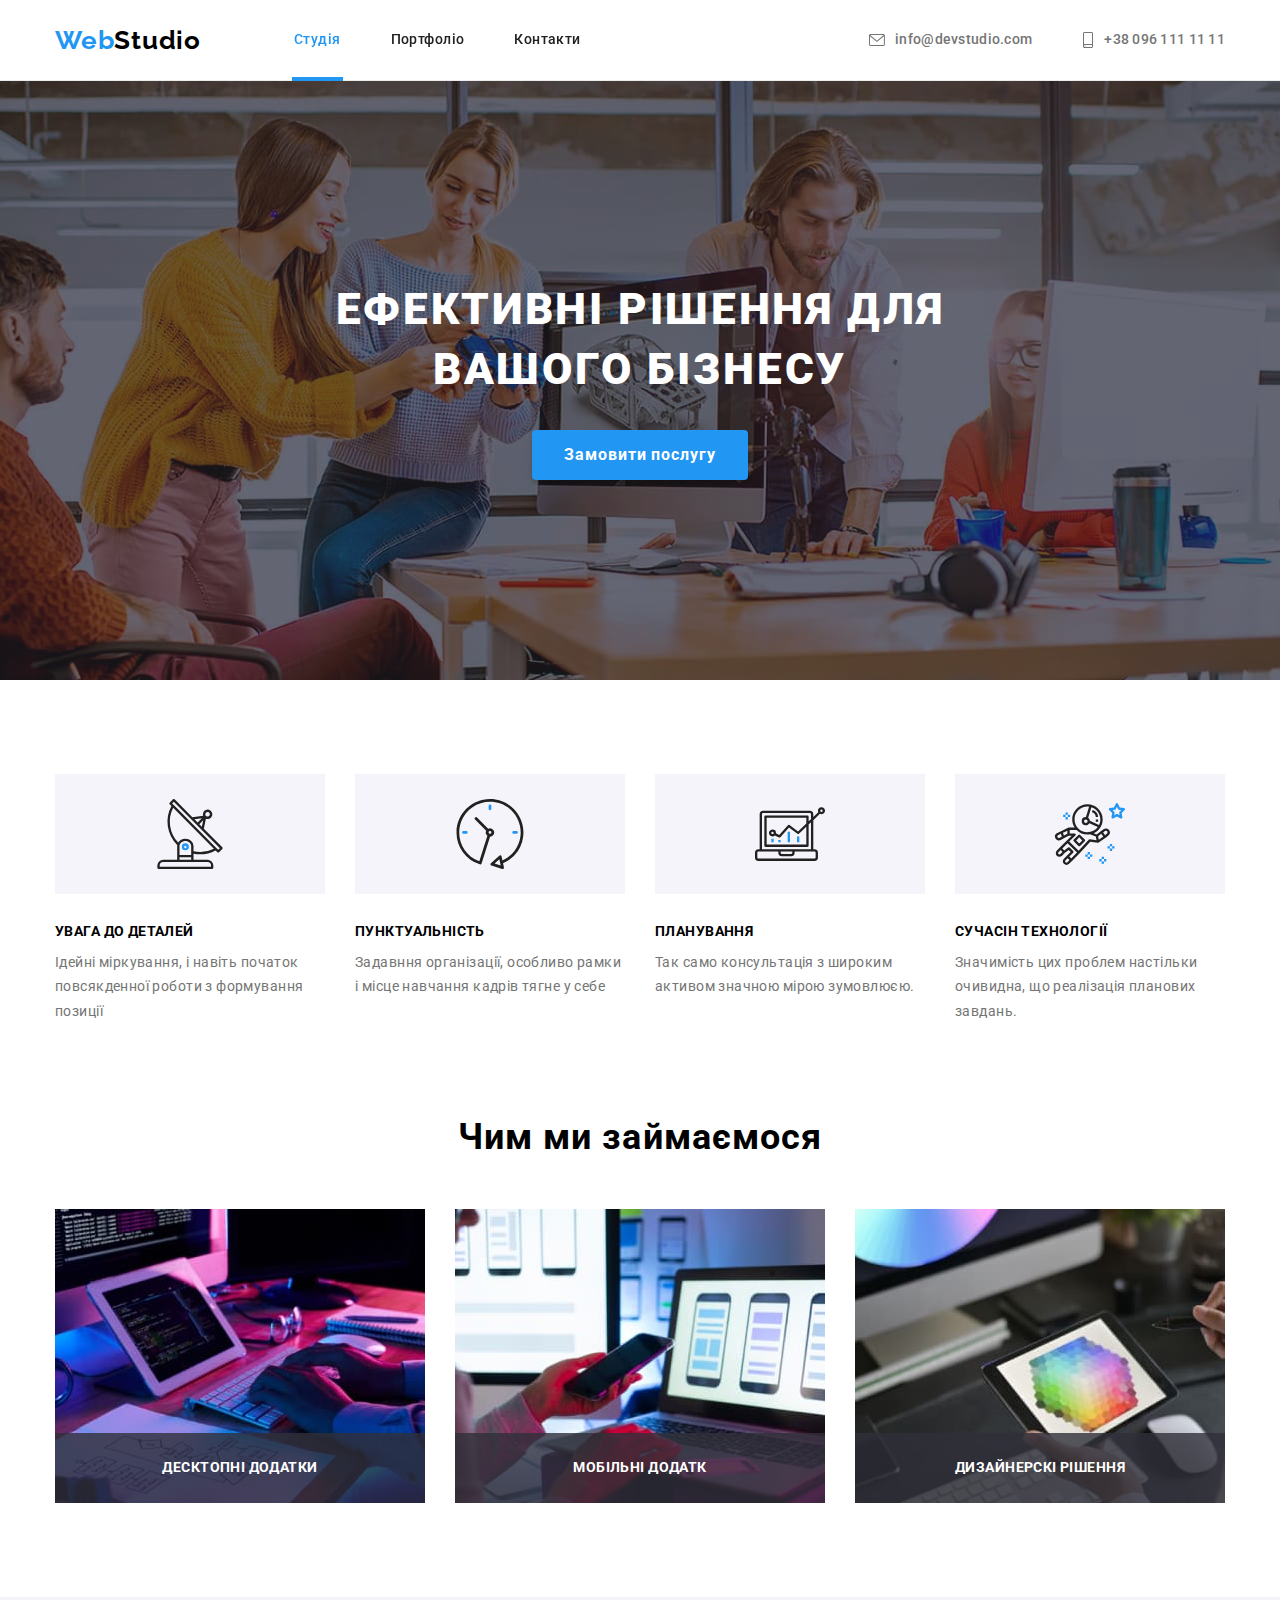
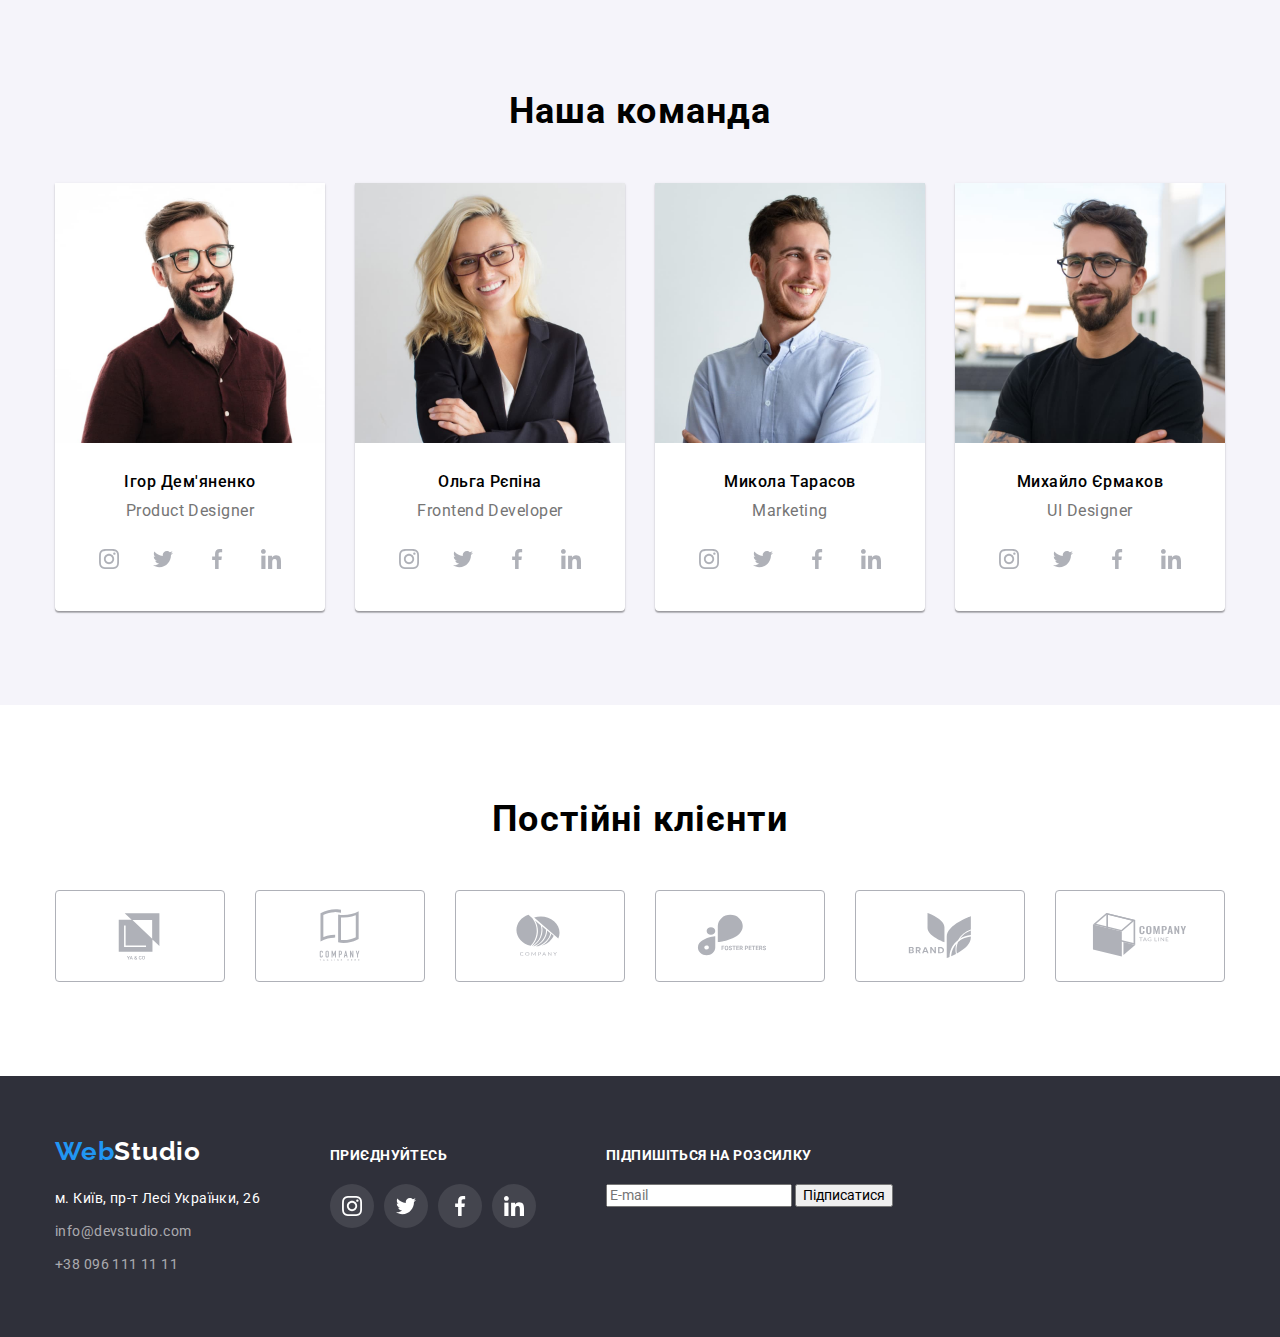
==== index.html @ 9558f41a "21.10.2022" ====
<!DOCTYPE html>
<html lang="uk">
  <head>
    <meta charset="UTF-8" />
    <meta http-equiv="X-UA-Compatible" content="IE=edge" />
    <meta name="viewport" content="width=device-width, initial-scale=1.0" />
    <link
      rel="stylesheet"
      href="https://cdnjs.cloudflare.com/ajax/libs/modern-normalize/0.6.0/modern-normalize.min.css
   "
    />
    <link rel="preconnect" href="https://fonts.googleapis.com" />
    <link rel="preconnect" href="https://fonts.gstatic.com" crossorigin />
    <link
      href="https://fonts.googleapis.com/css2?family=Raleway:wght@700&family=Roboto:wght@400;500;700;900&display=swap"
      rel="stylesheet"
    />
    <link rel="stylesheet" href="styles/styles.css" />
    <title>Studio</title>
  </head>
  <body>
    <!--header шапка-->
    <header class="page-head">
      <div class="container">
        <nav class="page-header">
          <a href="./index.html" class="slogan"
            ><span class="logo">Web</span>Studio</a
          >
          <ul class="site-nav">
            <li class="list">
              <a href="./index.html" class="item current">Студія</a>
            </li>
            <li class="list">
              <a href="./portfolio.html" class="item">Портфоліо</a>
            </li>
            <li class="list">
              <a href="" class="item">Контакти</a>
            </li>
          </ul>
        </nav>
        <ul class="nav-kontact">
          <li class="lis">
            <a href="mailto:info@devstudio.com" class="contacts">
              <svg class="contacts-icon" width="16" height="12">
                <use href="./images/icon/sprite.svg#icon-envelope"></use>
              </svg>
              info@devstudio.com</a
            >
          </li>
          <li class="lis">
            <a href="tel:+380961111111" class="contacts">
              <svg class="contacts-icon" width="12" height="16">
                <use href="./images/icon/sprite.svg#icon-smartphone"></use>
              </svg>
              +38 096 111 11 11
            </a>
          </li>
        </ul>
      </div>
    </header>
    <main>
      <!--Блок герой основний слайд сайту-->
      <section class="hero">
        <div class="container">
          <h1 class="hero-title">Ефективні рішення для вашого бізнесу</h1>
          <button type="button" class="button" data-modal-open>Замовити послугу</button>
        </div>
      </section>
      <!--Ключові можливості та стратегія фірми-->
      <section class="section">
        <div class="container">
          <h2 class="visually-hidden">Наші особливості</h2>
          <ul class="wraper">
            <li class="items antenna">
              <h3 class="caption">Увага до деталей</h3>
              <p class="text">
                Ідейні міркування, і навіть початок повсякденної роботи з
                формування позиції
              </p>
            </li>
            <li class="items clock">
              <h3 class="caption">Пунктуальність</h3>
              <p class="text">
                Задавння організації, особливо рамки і місце навчання кадрів
                тягне у себе
              </p>
            </li>
            <li class="items diagrama">
              <h3 class="caption">Планування</h3>
              <p class="text">
                Так само консультація з широким активом значною мірою зумовлюєю.
              </p>
            </li>
            <li class="items astronaut">
              <h3 class="caption">Сучасін технології</h3>
              <p class="text">
                Значимість цих проблем настільки очивидна, що реалізація
                планових завдань.
              </p>
            </li>
          </ul>
        </div>
      </section>
      <!--Чим ми займаємося та основні приклади робіт-->
      <section class="section work">
        <div class="container">
          <h2 class="heading">Чим ми займаємося</h2>
          <ul class="heading-flex">
            <li class="ite">
              <div class="product-work">
              <img
                src="./images/pic/img1.jpg"
                alt="людина-працює-програміст"
                width="370"/>
                 <p class="eclipse-text">
                   десктопні додатки
                </p>
              
              </div>
            </li>
            <li class="ite">
              <div class="product-work">
              <img
                src="./images/pic/img2.jpg"
                alt="людина-з-телефоном"
                width="370"/>
                <p class="eclipse-text">
                мобільні додатк
                </p>
              </div>
            </li>
            <li class="ite">
              <div class="product-work">
              <img
                src="./images/pic/img3.jpg"
                alt="людина-з-планшетом"
                width="370"/>
                <p class="eclipse-text">
                дизайнерскі рішення
                </p>
              </div>
            </li>
          </ul>
        </div>
      </section>
      <!--Список спеціалітів фірми-->
      <section class="section team">
        <div class="container">
          <h2 class="heading">Наша команда</h2>
          <ul class="heading-flex">
            <li class="itemss">
              <img
                src="./images/avatar/igor.jpg"
                alt="Ігор демяненко"
                width="270"
              />
              <div class="subject">
                <h3 class="names">Ігор Дем'яненко</h3>
                <p class="desc">Product Designer</p>
                <ul class="media-nav">
                  <li class="nav-media">
                    <a class="facebook" href="#">
                      <svg class="teame-social-icon" width="20" height="20">
                        <use
                          href="./images/icon/sprite.svg#icon-instagram-2"
                        ></use>
                      </svg>
                    </a>
                  </li>
                  <li class="nav-media">
                    <a class="facebook" href="#">
                      <svg class="teame-social-icon" width="20" height="20">
                        <use
                          href="./images/icon/sprite.svg#icon-twitter-1"
                        ></use>
                      </svg>
                    </a>
                  </li>
                  <li class="nav-media">
                    <a class="facebook" href="#">
                      <svg class="teame-social-icon" width="20" height="20">
                        <use
                          href="./images/icon/sprite.svg#icon-facebook-1"
                        ></use>
                      </svg>
                    </a>
                  </li>
                  <li class="nav-media">
                    <a class="facebook" href="#">
                      <svg class="teame-social-icon" width="20" height="20">
                        <use
                          href="./images/icon/sprite.svg#icon-linkedin-1"
                        ></use>
                      </svg>
                    </a>
                  </li>
                </ul>
              </div>
            </li>
            <li class="itemss">
              <img
                src="./images/avatar/olga.jpg"
                alt="Ольга Репіна"
                width="270"
              />
              <div class="subject">
                <h3 class="names">Ольга Рєпіна</h3>
                <p class="desc">Frontend Developer</p>
                <ul class="media-nav">
                  <li class="nav-media">
                    <a class="facebook" href="#">
                      <svg class="teame-social-icon" width="20" height="20">
                        <use
                          href="./images/icon/sprite.svg#icon-instagram-2"
                        ></use>
                      </svg>
                    </a>
                  </li>
                  <li class="nav-media">
                    <a class="facebook" href="#">
                      <svg class="teame-social-icon" width="20" height="20">
                        <use
                          href="./images/icon/sprite.svg#icon-twitter-1"
                        ></use>
                      </svg>
                    </a>
                  </li>
                  <li class="nav-media">
                    <a class="facebook" href="#">
                      <svg class="teame-social-icon" width="20" height="20">
                        <use
                          href="./images/icon/sprite.svg#icon-facebook-1"
                        ></use>
                      </svg>
                    </a>
                  </li>
                  <li class="nav-media">
                    <a class="facebook" href="#">
                      <svg class="teame-social-icon" width="20" height="20">
                        <use
                          href="./images/icon/sprite.svg#icon-linkedin-1"
                        ></use>
                      </svg>
                    </a>
                  </li>
                </ul>
              </div>
            </li>
            <li class="itemss">
              <img
                src="./images/avatar/nikol.jpg"
                alt="Микола Трарасов"
                width="270"
              />
              <div class="subject">
                <h3 class="names">Микола Тарасов</h3>
                <p class="desc">Marketing</p>
                <ul class="media-nav">
                  <li class="nav-media">
                    <a class="facebook" href="#">
                      <svg class="teame-social-icon" width="20" height="20">
                        <use
                          href="./images/icon/sprite.svg#icon-instagram-2"
                        ></use>
                      </svg>
                    </a>
                  </li>
                  <li class="nav-media">
                    <a class="facebook" href="#">
                      <svg class="teame-social-icon" width="20" height="20">
                        <use
                          href="./images/icon/sprite.svg#icon-twitter-1"
                        ></use>
                      </svg>
                    </a>
                  </li>
                  <li class="nav-media">
                    <a class="facebook" href="#">
                      <svg class="teame-social-icon" width="20" height="20">
                        <use
                          href="./images/icon/sprite.svg#icon-facebook-1"
                        ></use>
                      </svg>
                    </a>
                  </li>
                  <li class="nav-media">
                    <a class="facebook" href="#">
                      <svg class="teame-social-icon" width="20" height="20">
                        <use
                          href="./images/icon/sprite.svg#icon-linkedin-1"
                        ></use>
                      </svg>
                    </a>
                  </li>
                </ul>
              </div>
            </li>
            <li class="itemss">
              <img
                src="./images/avatar/michael.jpg"
                alt="Михайло Єрмаков"
                width="270"
              />
              <div class="subject">
                <h3 class="names">Михайло Єрмаков</h3>
                <p class="desc">UI Designer</p>
                <ul class="media-nav">
                  <li class="nav-media">
                    <a class="facebook" href="#">
                      <svg class="teame-social-icon" width="20" height="20">
                        <use
                          href="./images/icon/sprite.svg#icon-instagram-2"
                        ></use>
                      </svg>
                    </a>
                  </li>
                  <li class="nav-media">
                    <a class="facebook" href="#">
                      <svg class="teame-social-icon" width="20" height="20">
                        <use
                          href="./images/icon/sprite.svg#icon-twitter-1"
                        ></use>
                      </svg>
                    </a>
                  </li>
                  <li class="nav-media">
                    <a class="facebook" href="#">
                      <svg class="teame-social-icon" width="20" height="20">
                        <use
                          href="./images/icon/sprite.svg#icon-facebook-1"
                        ></use>
                      </svg>
                    </a>
                  </li>
                  <li class="nav-media">
                    <a class="facebook" href="#">
                      <svg class="teame-social-icon" width="20" height="20">
                        <use
                          href="./images/icon/sprite.svg#icon-linkedin-1"
                        ></use>
                      </svg>
                    </a>
                  </li>
                </ul>
              </div>
            </li>
          </ul>
        </div>
      </section>
      <!--Список партнерських фірм-->
      <section class="partners">
        <div class="container">
          <h2 class="heading-firm">Постійні клієнти</h2>
          <ul class="partners-firm">
            <li class="nav-firm">
                    <a class="firm-logo" href="#">
                      <svg class="firm-social-icon" width="106" height="62">
                        <use
                          href="./images/icon/sprite.svg#icon-Logo"
                        ></use>
                      </svg>
                    </a>
                  </li>
          <li class="nav-firm"">
                    <a class="firm-logo" href="#">
                      <svg class="firm-social-icon" width="106" height="62">
                        <use
                          href="./images/icon/sprite.svg#icon-Logo-1"
                        ></use>
                      </svg>
                    </a>
                  </li>
           <li class="nav-firm">
                    <a class="firm-logo" href="#">
                      <svg class="firm-social-icon" width="106" height="62">
                        <use
                          href="./images/icon/sprite.svg#icon-Logo-2"
                        ></use>
                      </svg>
                    </a>
                  </li>
           <li class="nav-firm">
                    <a class="firm-logo" href="#">
                      <svg class="firm-social-icon" width="106" height="62">
                        <use
                          href="./images/icon/sprite.svg#icon-Logo-3"
                        ></use>
                      </svg>
                    </a>
                  </li>
            <li class="nav-firm">
                    <a class="firm-logo" href="#">
                      <svg class="firm-social-icon" width="106" height="62">
                        <use
                          href="./images/icon/sprite.svg#icon-Logo-4"
                        ></use>
                      </svg>
                    </a>
                  </li>
                  <li class="nav-firm">
                    <a class="firm-logo" href="#">
                      <svg class="firm-social-icon" width="106" height="62">
                        <use
                          href="./images/icon/sprite.svg#icon-Logo-5"
                        ></use>
                      </svg>
                    </a>
                  </li>
          </ul>
        </div>
      </section>
    </main>
    <!--Footer підвал сайту контактна інформація фірми-->
    <footer class="footer">
      <div class="container">
         <div>
         <address class="footer-bloc">
          <a href="./index.html" class="slogan log-footer"
             ><span class="logo">Web</span>Studio</a
           >
            <ul class="nav-footer">
            <li class="items-footer">
              <a
                href="https://goo.gl/maps/CPtrU1FHBa2aNyZL9"
                target="_blank"
                rel="noopener noreferrer nofollow"
                class="adres"
                >м. Київ, пр-т Лесі Українки, 26</a
               >
               </li>
               <li class="items-footer">
                <a href="milato:info@devstudio.com" class="contact"
                >info@devstudio.com</a
              >
              </li>
              <li class="items-footer">
              <a href="tel:+380961111111" class="contact">+38 096 111 11 11</a>
              </li>
            </ul>
          </address>
        </div>
        <div class="container-icon">
        <p class="social-footer">приєднуйтесь</p>
          <ul class="media-nav">
               <li class="nav-media">
                    <a class="icon-footer" href="#">
                      <svg class="teame-social-icon" width="20" height="20">
                        <use
                          href="./images/icon/sprite.svg#icon-instagram-2"
                        ></use>
                      </svg>
                    </a>
                  </li>
                  <li class="nav-media">
                    <a class="icon-footer" href="#">
                      <svg class="teame-social-icon" width="20" height="20">
                        <use
                          href="./images/icon/sprite.svg#icon-twitter-1"
                        ></use>
                      </svg>
                    </a>
                  </li>
                  <li class="nav-media">
                    <a class="icon-footer" href="#">
                      <svg class="teame-social-icon" width="20" height="20">
                        <use
                          href="./images/icon/sprite.svg#icon-facebook-1"
                        ></use>
                      </svg>
                    </a>
                  </li>
                  <li class="nav-media">
                    <a class="icon-footer" href="#">
                      <svg class="teame-social-icon" width="20" height="20">
                        <use
                          href="./images/icon/sprite.svg#icon-linkedin-1"
                        ></use>
                      </svg>
                    </a>
                  </li>
              </ul>
            </div>
            <!--Footer Form Форма у футері-->
            <form>
              <p class="social-footer">Підпишіться на розсилку</p>
              <input type="email" name="email" placeholder="E-mail">
              <button type="submit">Підписатися</button>
            </form>
        </div>    
    </footer>

    <!--Footer підвал сайту контактна інформація фірми-->
     <div class="backdrop is-hidden" data-modal>
            <div class="modal">
              <p class="modal-paragraph"> Залиште свої дані, ми вам передзвонимо  </p>
              <form class="form" autocomplete="on">
                <div class="form-name">
                  <label for="name" class="form-label">Ім'я</label>
                  <div>
                      <input class="icon-input" type="text" name="user-name" id="name" placeholder="" autofocus>
                        <svg class="icon-form" width="12" height="12">
                          <use
                          href="./images/icon/sprite.svg#icon-name"
                          ></use>
                        </svg>
                   </div>
                </div>
                <div class="form-name">
                <label for="tel">Телефон</label>
                  <div>
                     <input class="icon-input" type="tel" name="tel" id="tel" placeholder="">
                      <svg class="icon-form" width="13" height="13">
                           <use
                          href="./images/icon/sprite.svg#icon-phone"
                           ></use>
                         </svg>
                     </div>
                </div>
                <div class="form-name">
                  <label for="mail">Пошта</label>
                    <div>
                     <input class="icon-input" type="email" name="mail" id="mail" placeholder="">
                          <svg class="icon-form" width="12" height="15">
                            <use
                          href="./images/icon/sprite.svg#icon-envelope"
                            ></use>
                         </svg>
                    </div>
                </div>
                <div class="form-name">
                <label for="comment">Коментара</label>
                 <textarea class="comment" name="comment" id="comment" placeholder="Введіть текс" cols="1" rows="6"></textarea>
                 </div>
                 <div class="checkbox">
                 <input type="checkbox" name="" value="" id="polici"/>
                 <label for="polici">Погоджуюся з розсилкою та приймаю <a>Умови договору</span>
                 
                </label>
                </div>
                
                <button type="submit" class="btn-form">Відправити</button>
              </form>
              
              <button class="close-modal" data-modal-close>
                <svg width="11" height="11">
                  <use  href="./images/icon/sprite.svg#icon-vector-x">
                  </use>
                </svg>
              </button>
            </div>
          </div>
    <script src="./js/modal.js">
      (() => {
  const refs = {
    openModalBtn: document.querySelector("[data-modal-open]"),
    closeModalBtn: document.querySelector("[data-modal-close]"),
    modal: document.querySelector("[data-modal]"),
  };

  refs.openModalBtn.addEventListener("click", toggleModal);
  refs.closeModalBtn.addEventListener("click", toggleModal);

  function toggleModal() {
    refs.modal.classList.toggle("is-hidden");
  }
})();
    </script>
  </body>
</html>
---- styles/styles.css ----
/* основний колір тексту #212121; */

/*другорядний колір тексту #757575; */

/* білий колір #FFFFFF; */

/* синій (акцент) колір #2196F3; */

/* другорядний колір фону  #F5F4FA; */

/* колір фону блок герой і футор  #2F303A; */

/* колір логотипу #000000 .. #2196F3; */

:root {
  --primart-text-color: #212121;
  --title-text-color: #757575;
  --accent-color: #2196f3;
  --futer-bg-color: #2f303a;
  --logo-color: #000000;
  --background-color: #fff;
  --background-color-team: #f5f4fa;
  --contener-color: #eeeee;
  --icon-color: #afb1b8;
  --items-shadow: #eeeeee;
}

body {
  font-family: "Roboto", sans-serif;
  background-color: #fff;
  letter-spacing: 0.03em;
  font-style: normal;

  font-size: 14px;
  padding-top: 80px;
}

p,
h1,
h2,
h3,
h4,
h5,
h6,
ul {
  margin: 0;
  padding-left: 0;
  padding-right: 0;
  list-style: none;
}

img {
  display: block;
  max-width: 100%;
  height: auto;
}

/* логотип студії*/

.slogan {
  font-family: "Raleway";
  font-style: normal;
  font-weight: 700;
  font-size: 26px;
  line-height: 1.19;
  letter-spacing: 0.03em;
  text-decoration: none;
  color: var(--logo-color);
  margin-right: 0px;
}

.logo {
  color: var(--accent-color);
}

/* шапка навігації */

.page-header {
  font-weight: 500;
  font-size: 14px;
  line-height: 1.14;
  margin-top: 0%;
  margin-bottom: 0%;
  align-items: center;
  display: flex;
  justify-content: center;
}

.page-head > .container {
  display: flex;
}

.site-nav {
  list-style: none;
  margin-top: 0;
  margin-bottom: 0;
  display: flex;
  margin-left: 93px;
  gap: 50px;
}

.list {
  gap: 50px;
}

.item {
  text-decoration: none;
  font-weight: 500;
  font-size: 14px;
  line-height: 1.14;
  color: var(--primart-text-color);
  padding-top: 32px;
  padding-bottom: 32px;
  position: relative;
  transition: color 250ms cubic-bezier(0.4, 0, 0.2, 1);
}

.item.current::after {
  content: "";
  width: 100%;
  left: 0;
  bottom: 0;
  border-radius: 2px;
  outline: 2px solid currentColor;
  position: absolute;
  transform: scaleX(1);
  transition: transform 250ms cubic-bezier(0.4, 0, 0.2, 1);
}

.item:hover::after {
  transform: scaleX(0);
}

.item:hover,
.item:focus {
  color: var(--accent-color);
}
.contacts {
  display: flex;
  align-items: center;
  font-weight: 500;

  line-height: 1.14;
  letter-spacing: 0.02em;
  color: var(--title-text-color);
  text-decoration: none;
  padding: 32px 0;
  transition: color 250ms cubic-bezier(0.4, 0, 0.2, 1);
}

.contacts-icon {
  margin-right: 10px;
  fill: currentColor;
}

.contacts:hover,
.contacts:focus {
  color: var(--accent-color);
}

.contacts:focus {
  color: var(--accent-color);
}

.current {
  color: var(--accent-color);
}

.page-head {
  position: fixed;
  width: 100%;
  z-index: 2;
  top: 0;
  left: 0;
  min-width: 80px;
  display: flex;
  align-items: center;
  border-bottom: 1px solid #ececec;
  background-color: var(--background-color);
  transition: 250ms cubic-bezier(0.4, 0, 0.2, 1);
}

.container {
  padding-right: 15px;
  padding-left: 15px;
  margin-left: auto;
  margin-right: auto;
  width: 1200px;
}

.section {
  padding-top: 94px;
  padding-bottom: 94px;
}

.nav-kontact {
  display: flex;
  margin-top: 0%;
  margin-left: auto;
  margin-bottom: 0%;
  gap: 50px;
}

.header-kontact {
  display: flex;
  margin-top: 0%;
  margin-bottom: 0%;
}

/* блок герой */

.hero {
  background-color: var(--futer-bg-color);
  text-align: center;
  margin-left: auto;
  margin-right: auto;
  padding: 200px 0;
  background-image: linear-gradient(
      to right,
      rgba(47, 48, 58, 0.4),
      rgba(47, 48, 58, 0.4)
    ),
    url(../images/pic/hero.jpg);
  max-width: 1600px;
  height: 600px;
  background-repeat: no-repeat;
  background-position: center;
  background-size: cover;
}
.hero-title {
  font-weight: 900;
  font-size: 44px;
  line-height: 1.36;
  text-align: center;
  letter-spacing: 0.06em;
  text-transform: uppercase;
  color: var(--background-color);
  margin-left: auto;
  margin-right: auto;
  width: 696px;
}
.button {
  font-weight: 700;
  font-size: 16px;
  line-height: 1.87;
  letter-spacing: 0.06em;
  color: var(--background-color);
  background-color: var(--accent-color);
  box-shadow: 0px 4px 4px rgba(0, 0, 0, 0.15);
  border-radius: 4px;
  margin-top: 30px;
  padding: 10px 32px;
  border: none;
  cursor: pointer;
}
/* ключові можливості та стратегія фірми  */

.visually-hidden {
  position: absolute;
  width: 1px;
  height: 1px;
  margin: -1px;
  border: 0;
  padding: 0;

  white-space: nowrap;
  clip-path: inset(100%);
  clip: rect(0 0 0 0);
  overflow: hidden;
}

.items {
  list-style: none;
  box-sizing: border-box;
  max-width: 270px;
  margin-top: 0px;
  gap: 30px;
}

.items.antenna::before {
  display: block;
  content: "";
  height: 120px;
  margin-bottom: 30px;
  background-color: var(--background-color-team);
  background-image: url(../images/icon/antenna.svg);
  background-repeat: no-repeat;
  background-position: center;
}

.items.clock::before {
  display: block;
  content: "";
  height: 120px;
  margin-bottom: 30px;
  background-color: var(--background-color-team);
  background-image: url(../images/icon/clock.svg);
  background-repeat: no-repeat;
  background-position: center;
}
.items.diagrama::before {
  display: block;
  content: "";
  height: 120px;
  margin-bottom: 30px;
  background-color: var(--background-color-team);
  background-image: url(../images/icon/diagram.svg);
  background-repeat: no-repeat;
  background-position: center;
}
.items.astronaut::before {
  display: block;
  content: "";
  height: 120px;
  margin-bottom: 30px;
  background-color: var(--background-color-team);
  background-image: url(../images/icon/astronaut.svg);
  background-repeat: no-repeat;
  background-position: center;
}

.wraper {
  display: flex;
  margin-top: 0;
  margin-bottom: 0px;
  gap: 30px;
}

.caption {
  font-weight: 700;
  font-size: 14px;
  line-height: 1.14;
  letter-spacing: 0.03em;
  margin-bottom: 10px;
  box-sizing: border-box;
  text-transform: uppercase;
}

.text {
  font-weight: 400;
  font-size: 14px;
  line-height: 1.75;
  letter-spacing: 0.03em;
  color: var(--title-text-color);
  margin-top: 0;
  box-sizing: border-box;
}

/* чим ми займаємося основін приклади робіт */
.heading {
  font-weight: 700;
  font-size: 36px;
  line-height: 1.16;
  letter-spacing: 0.03em;
  text-align: center;
  margin-bottom: 50px;
}

.heading-flex {
  display: flex;
  gap: 30px;
  padding: 0px;
  margin: 0px;
  list-style: none;
}
.work {
  padding-top: 0;
}

.product-work {
  position: relative;
}

.eclipse-text {
  font-weight: 700;
  line-height: 1.14;
  text-transform: uppercase;
  color: var(--background-color);
  position: absolute;
  bottom: 0;
  width: 100%;
  height: 70px;
  display: flex;
  justify-content: center;
  align-items: center;
  background-color: rgb(47, 48, 58, 80%);
}

/* наша команда */

.team {
  background-color: var(--background-color-team);
}

.team {
  background-color: var(--background-color-team);
}
.names {
  font-weight: 500;
  font-size: 16px;
  line-height: 1.18;
  letter-spacing: 0.03em;
  text-align: center;
  margin-bottom: 10px;
}

.desc {
  font-weight: 400;
  font-size: 16px;
  line-height: 1.18;
  letter-spacing: 0.03em;
  color: var(--title-text-color);
  text-align: center;
}

.subject {
  padding: 30px 0;
}

.itemss {
  list-style: none;
  box-sizing: border-box;
  max-width: 270px;
  margin-top: 0px;
  gap: 30px;
  background: #ffffff;
  /* material shadow v1 */

  box-shadow: 0px 1px 3px rgba(0, 0, 0, 0.12), 0px 1px 1px rgba(0, 0, 0, 0.14),
    0px 2px 1px rgba(0, 0, 0, 0.2);
  border-radius: 0px 0px 4px 4px;
}

.facebook {
  width: 44px;
  height: 44px;
  display: flex;
  color: var(--icon-color);
  border-radius: 50%;
  background-color: rgba(255, 255, 255, 0.1);
  justify-content: center;
  align-items: center;
  transition: color 250ms cubic-bezier(0.4, 0, 0.2, 1),
    background-color 250ms cubic-bezier(0.4, 0, 0.2, 1);
}

.teame-social-icon {
  fill: currentColor;
}

.facebook:hover,
.facebook:focus {
  color: var(--background-color);
  background-color: var(--accent-color);
}

.media-nav {
  display: flex;
  gap: 10px;
  justify-content: center;
  margin-top: 16px;
}

/* Список партнерських фірм */

.heading-firm {
  font-weight: 700;
  font-size: 36px;
  line-height: 1.16;
  letter-spacing: 0.03em;
  text-align: center;
  margin-bottom: 50px;
}

.partners {
  padding: 94px 0;
}

.partners-firm {
  display: flex;
  gap: 30px;
}

.firm-logo {
  width: 100%;
  height: 100%;
  display: flex;
  color: var(--icon-color);
  border: 1px solid var(--icon-color);
  justify-content: center;
  align-items: center;
  border-radius: 4px;
  transition: color 250ms cubic-bezier(0.4, 0, 0.2, 1),
    border-color 250ms cubic-bezier(0.4, 0, 0.2, 1);
}

.firm-social-icon {
  fill: currentColor;
}

.firm-logo:hover,
.firm-logo:focus {
  color: var(--accent-color);
  border-color: var(--accent-color);
}

.nav-firm {
  width: 170px;
  height: 92px;
}

/* підвал сайту */

.footer {
  background-color: var(--futer-bg-color);
  padding: 60px 0;
  display: flex;
}

.footer > .container {
  display: flex;
  align-items: baseline;
  gap: 70px;
}
.adres {
  font-weight: 400;
  font-size: 14px;
  line-height: 1.71;
  letter-spacing: 0.03em;
  text-decoration: none;
  font-style: normal;
  color: var(--background-color);
  display: inline block;
  padding-left: 0px;
  transition: color 250ms cubic-bezier(0.4, 0, 0.2, 1);
}
.contact {
  font-weight: 400;
  font-size: 14px;
  line-height: 1.71;
  letter-spacing: 0.03em;
  text-decoration: none;
  font-style: normal;
  color: rgba(255, 255, 255, 0.6);
  transition: color 250ms cubic-bezier(0.4, 0, 0.2, 1);
}

.adres:hover,
.adres:focus {
  color: var(--accent-color);
}

.items-footer {
  margin-bottom: 0px;
  padding-top: 0px;
}

.items-footer:not(:last-child) {
  margin-bottom: 9px;
}

.contact:hover,
.contact:focus {
  color: var(--accent-color);
}

.log-footer {
  color: var(--background-color);
  margin-bottom: 20px;
  display: block;
}

.container-icon {
  margin-top: 12px;
}

.social-footer {
  color: var(--background-color);
  font-family: "Roboto";
  font-style: normal;
  font-weight: 700;
  line-height: 1.14;
  letter-spacing: 0.03em;
  text-transform: uppercase;
  margin-bottom: 20px;
}

.icon-footer {
  width: 44px;
  height: 44px;
  display: flex;
  color: var(--background-color);
  border-radius: 50%;
  background-color: rgba(255, 255, 255, 0.1);
  justify-content: center;
  align-items: center;
  transition: background-color 250ms cubic-bezier(0.4, 0, 0.2, 1);
}

.teame-social-icon {
  fill: currentColor;
}

.icon-footer:hover,
.icon-footer:focus {
  color: var(--background-color);
  background-color: var(--accent-color);
}

/* оформлення сторінки портфоліо */

/* оформлення кнопок навігації */
.btn {
  font-family: "Roboto";
  font-weight: 500;
  font-size: 16px;
  line-height: 1.62;
  letter-spacing: 0.03em;
  background-color: var(--background-color-team);
  color: var(--primart-text-color);
  border-radius: 4px;
  border: none;
  cursor: pointer;
  padding: 6px 22px;
  transition: color 250ms cubic-bezier(0.4, 0, 0.2, 1),
    background-color 250ms cubic-bezier(0.4, 0, 0.2, 1),
    box-shadow 250ms cubic-bezier(0.4, 0, 0.2, 1);
}
.btn:hover,
.btn:focus {
  background-color: var(--accent-color);
  color: var(--background-color);
  box-shadow: 0px 3px 1px rgba(0, 0, 0, 0.1), 0px 1px 2px rgba(0, 0, 0, 0.08),
    0px 2px 2px rgba(0, 0, 0, 0.12);
}

/* оформлення галереї прикладів робіт */

.items-shadow {
  display: block;
  text-decoration: none;
  color: var(--primart-text-color);
  transition: color 250ms cubic-bezier(0.4, 0, 0.2, 1);
}

.items-shadow:hover,
.items-shadow:focus {
  box-shadow: 0px 1px 1px rgba(0, 0, 0, 0.12), 0px 4px 4px rgba(0, 0, 0, 0.06),
    1px 4px 6px rgba(0, 0, 0, 0.16);
}

.items-shadow:hover .product-text-action,
.items-shadow:focus .product-text-action {
  transform: translate(0);
  opacity: 1;
}

.product {
  position: relative;
  overflow: hidden;
}

.product-text-action {
  position: absolute;
  bottom: 0;
  right: 0;
  padding: 61px 24px;
  height: 100%;
  width: 100%;
  transition: transform 250ms cubic-bezier(0.1, 0, 0.2, 1),
    opacity 250ms cubic-bezier(0.1, 0, 0.2, 1);
  background: rgba(33, 150, 243, 0.9);
  opacity: 0;
  transform: translateY(100%);
}

.description-text {
  display: block;
  font-weight: 400;
  font-size: 18px;
  line-height: 28px;
  color: var(--background-color);
  /* or 156% */
}

.items-porfolio:hover .product-text-action {
  opacity: 1;
}

.ptoduct:hover.product-text-action {
  transform: translateY(0);
}

.firm {
  font-weight: 700;
  font-size: 18px;
  line-height: 2;
  letter-spacing: 0.06em;
  margin-bottom: 0px;
}

.headline {
  font-weight: 400;
  font-size: 16px;
  line-height: 1.87;
  color: var(--title-text-color);
  margin-top: 4px;
}

/* /* Поротфоліо * */

.nav-porfolio {
  display: flex;
  gap: 8px;
  justify-content: center;
  margin-bottom: 50px;
}

.section-portfolio {
  display: flex;
  flex-wrap: wrap;
  margin-right: -30px;
  margin-bottom: -30px;
}

.items-porfolio {
  width: 370px;

  margin-right: 30px;
  margin-bottom: 30px;
}

.portfolio {
  padding: 20px 24px;
  border: 1px solid #eeeeee;
}

/* модельне вікно */

.backdrop {
  position: fixed;
  top: 0;
  left: 0;
  width: 100%;
  height: 100%;
  background-color: rgb(0, 0, 0, 0.2);
  z-index: 2;
  opacity: 1;
  transition: opacity 250ms cubic-bezier(0.4, 0, 0.2, 1);
}

.backdrop.is-hidden {
  opacity: 0;
  pointer-events: none;
}

.modal {
  height: 581px;
  width: 528px;
  background-color: var(--background-color);

  position: absolute;
  top: 50%;
  left: 50%;
  transform: translate(-50%, -50%);
}

.close-modal {
  position: fixed;
  cursor: pointer;
  top: 8px;
  right: 8px;
  width: 30px;
  height: 30px;
  border-radius: 50%;
  border: 1px solid rgba(0, 0, 0, 0.1);
  background-color: var(--background-color);
}

.modal-paragraph {
  font-family: 'Roboto';
font-style: normal;
font-weight: 700;
font-size: 20px;
line-height: 1.15;
text-align: center;
letter-spacing: 0.03em;
color:var(--primart-text-color);
padding-top: 40px;
}

textarea {
  resize: none;
}

.form {
  width: 448px;
  height: 500px;
  margin-left: auto;
  margin-right: auto;
  padding-top: 2px;  
  ;
}

.form-name {
  display: flex;
  flex-direction: column;
  
}

.form-name input {
  width: 448px;
  height: 40px;
  margin: 0;
}

.form-name label {
 font-style: normal;
 font-weight: 400;
 font-size: 12px;
 line-height: 1.16;
 padding-top: 10px;
 padding-bottom: 22px;
letter-spacing: 0.01em;
color: var(--title-text-color);
}


.btn-form {
  font-weight: 700;
  font-size: 16px;
  line-height: 1.87;
  letter-spacing: 0.03em;
  background-color: var(--background-color-team);
  color: var(--primart-text-color);
  border-radius: 4px;
  margin-top: 30px;
  border: none;
  cursor: pointer;
  padding: 10px 52px;
  transition: color 250ms cubic-bezier(0.4, 0, 0.2, 1),
    background-color 250ms cubic-bezier(0.4, 0, 0.2, 1),
    box-shadow 250ms cubic-bezier(0.4, 0, 0.2, 1);
}

.checkbox {
  margin-top: 20px;
}

.btn-form:hover,
.btn-form:focus {
  background-color: var(--accent-color);
  color: var(--background-color);
  box-shadow: 0px 4px 4px rgba(0, 0, 0, 0.15), 0px 1px 2px rgba(0, 0, 0, 0.08),
    0px 2px 2px rgba(0, 0, 0, 0.12);
}

.icon-input { 
position: absolute;
transform:translateY(-50%)

}

.icon-form {
position: relative;
left: 15px;
top: 50%;

transform:translateY(-50%)

}

.comment {
  width: 448px;
  height: 120px;
  margin: 0; 
  border: 1px solid rgba(33, 33, 33, 0.2);
  border-radius: 4px;
}



/* .form-name input {
  color: var(--title-text-color);
}
*/
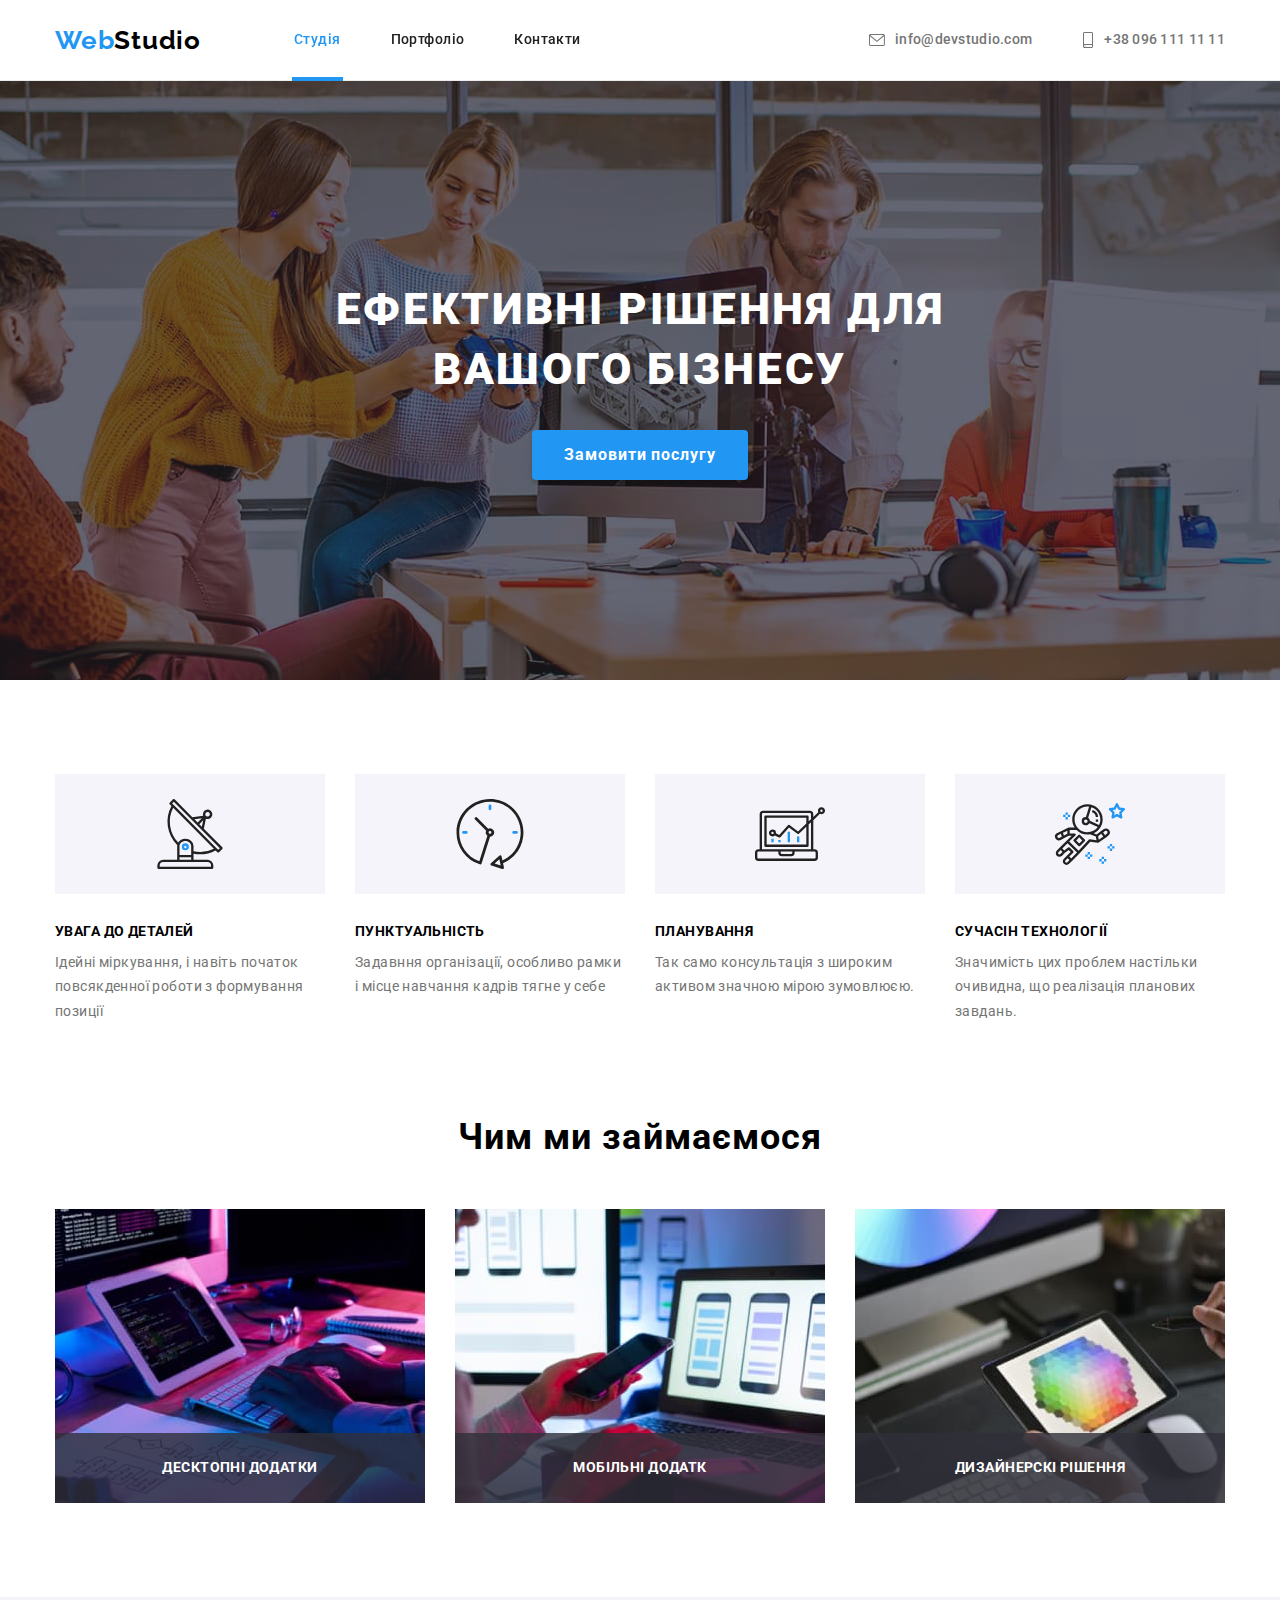
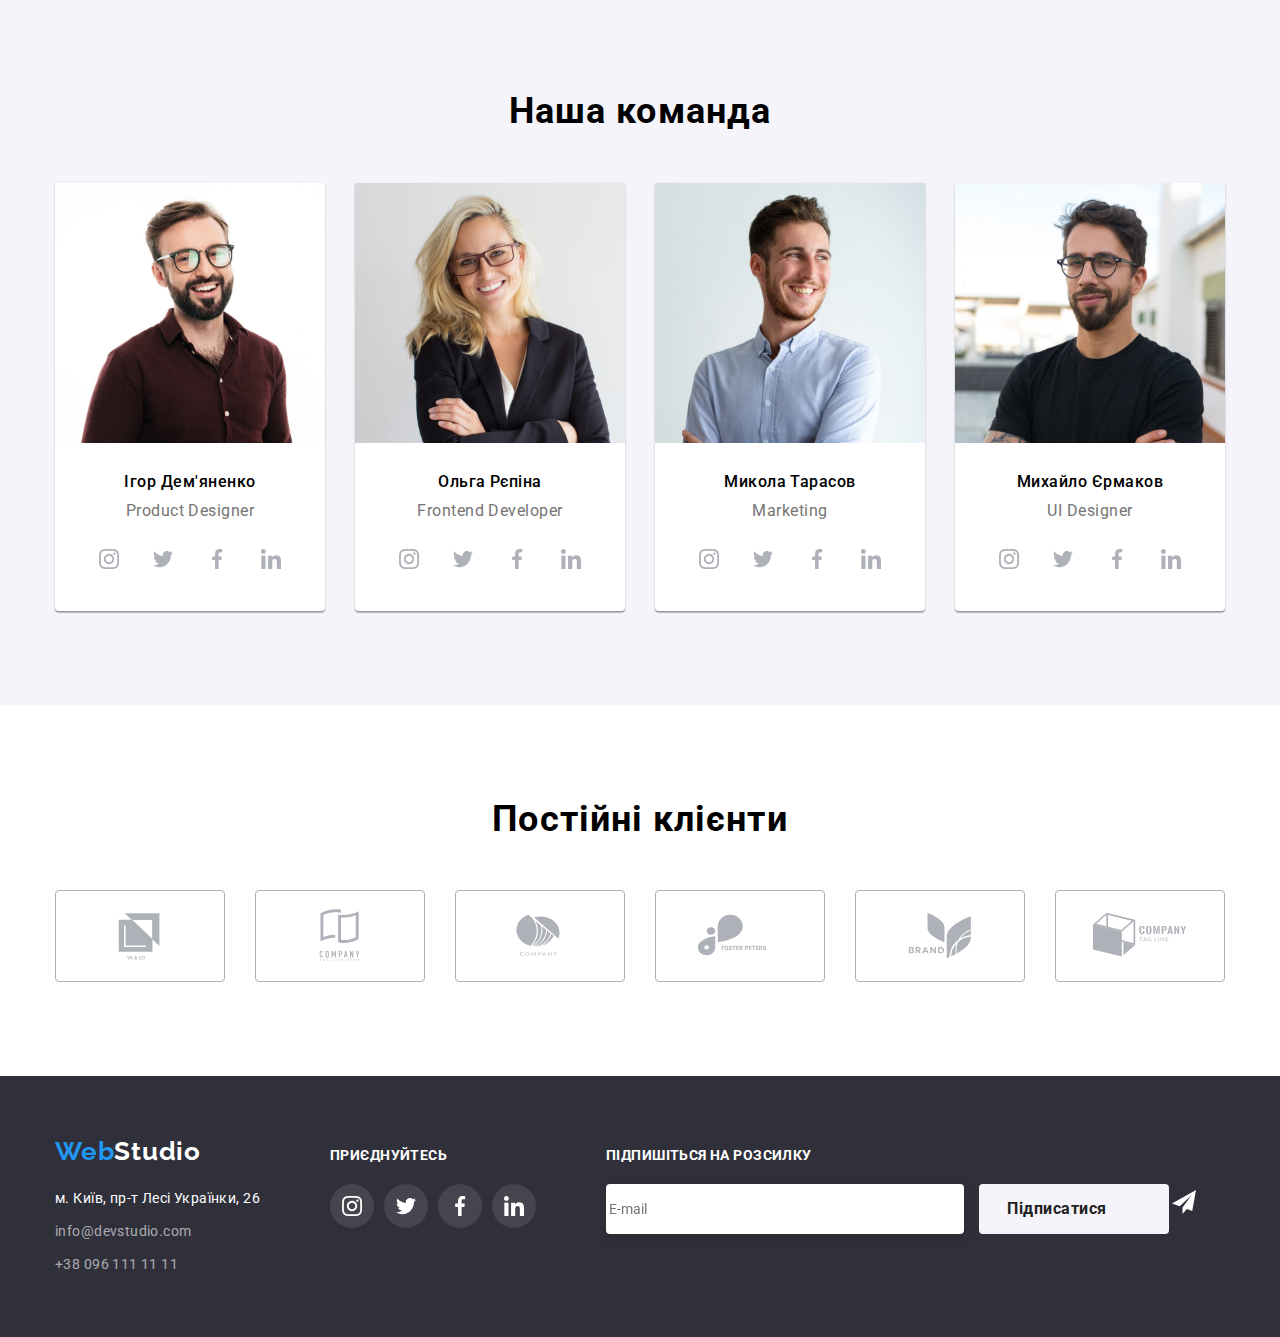
==== commit fb5a62b6: "13.20" ====
--- a/index.html
+++ b/index.html
@@ -483,8 +483,13 @@
             <!--Footer Form Форма у футері-->
             <form>
               <p class="social-footer">Підпишіться на розсилку</p>
-              <input type="email" name="email" placeholder="E-mail">
-              <button type="submit">Підписатися</button>
+              <input class="footer-email" type="email" name="email" placeholder="E-mail">
+                 <button class="btn-telgram"        type="submit">Підписатися</button>
+                   <svg class="icon-telegram" width="24" height="24">
+                          <use
+                          href="./images/icon/sprite.svg#icon-icon-telegram"
+                          ></use>
+                        </svg>
             </form>
         </div>    
     </footer>
@@ -532,11 +537,12 @@
                  <textarea class="comment" name="comment" id="comment" placeholder="Введіть текс" cols="1" rows="6"></textarea>
                  </div>
                  <div class="checkbox">
-                 <input type="checkbox" name="" value="" id="polici"/>
-                 <label for="polici">Погоджуюся з розсилкою та приймаю <a>Умови договору</span>
+                 <input class="input-checkbox" type="checkbox" name="" value="" id="polici"/>
+                 </div>
+                 <label class="  " for="polici">Погоджуюся з розсилкою та приймаю <a>Умови договору</span>
                  
                 </label>
-                </div>
+                
                 
                 <button type="submit" class="btn-form">Відправити</button>
               </form>
--- a/styles/styles.css
+++ b/styles/styles.css
@@ -735,6 +735,44 @@
   border: 1px solid #eeeeee;
 }
 
+/* Footer Form Форма у футері */
+
+.footer-email {
+ width: 358px;
+  height: 50px;
+  margin-right: 12px;
+  border: 1px solid rgba(255, 255, 255, 0.3);
+filter: drop-shadow(0px 4px 4px rgba(0, 0, 0, 0.15));
+border-radius: 4px;
+outline: none
+}
+
+.btn-telgram {
+  font-weight: 700;
+  font-size: 16px;
+  line-height: 1.87;
+  letter-spacing: 0.03em;
+  background-color: var(--background-color-team);
+  color: var(--primart-text-color);
+  border-radius: 4px;
+  padding: 10px 62px 10px 28px;
+  border: none;
+  cursor: pointer;
+ 
+  transition: color 250ms cubic-bezier(0.4, 0, 0.2, 1),
+    background-color 250ms cubic-bezier(0.4, 0, 0.2, 1),
+    box-shadow 250ms cubic-bezier(0.4, 0, 0.2, 1); 
+}
+
+.btn-telgram:hover,
+.btn-telgram:focus {
+  background-color: var(--accent-color);
+  color: var(--background-color);
+  box-shadow: 0px 3px 1px rgba(0, 0, 0, 0.1), 0px 1px 2px rgba(0, 0, 0, 0.08),
+    0px 2px 2px rgba(0, 0, 0, 0.12);
+}
+
+
 /* модельне вікно */
 
 .backdrop {
@@ -812,7 +850,10 @@
   width: 448px;
   height: 40px;
   margin: 0;
-}
+  border: 1px solid rgba(33, 33, 33, 0.2);
+  border-radius: 4px;
+  outline: none
+  }
 
 .form-name label {
  font-style: normal;
@@ -876,9 +917,20 @@
   margin: 0; 
   border: 1px solid rgba(33, 33, 33, 0.2);
   border-radius: 4px;
-}
-
-
+  outline: none
+}
+
+.checkbox{
+  display: inline;
+}
+
+.input-checkbox {
+  outline: 1px solid red;
+  width: 16px;
+  height: 15px;
+  border-radius: 2px;
+  margin-right: 7px;
+}
 
 /* .form-name input {
   color: var(--title-text-color);
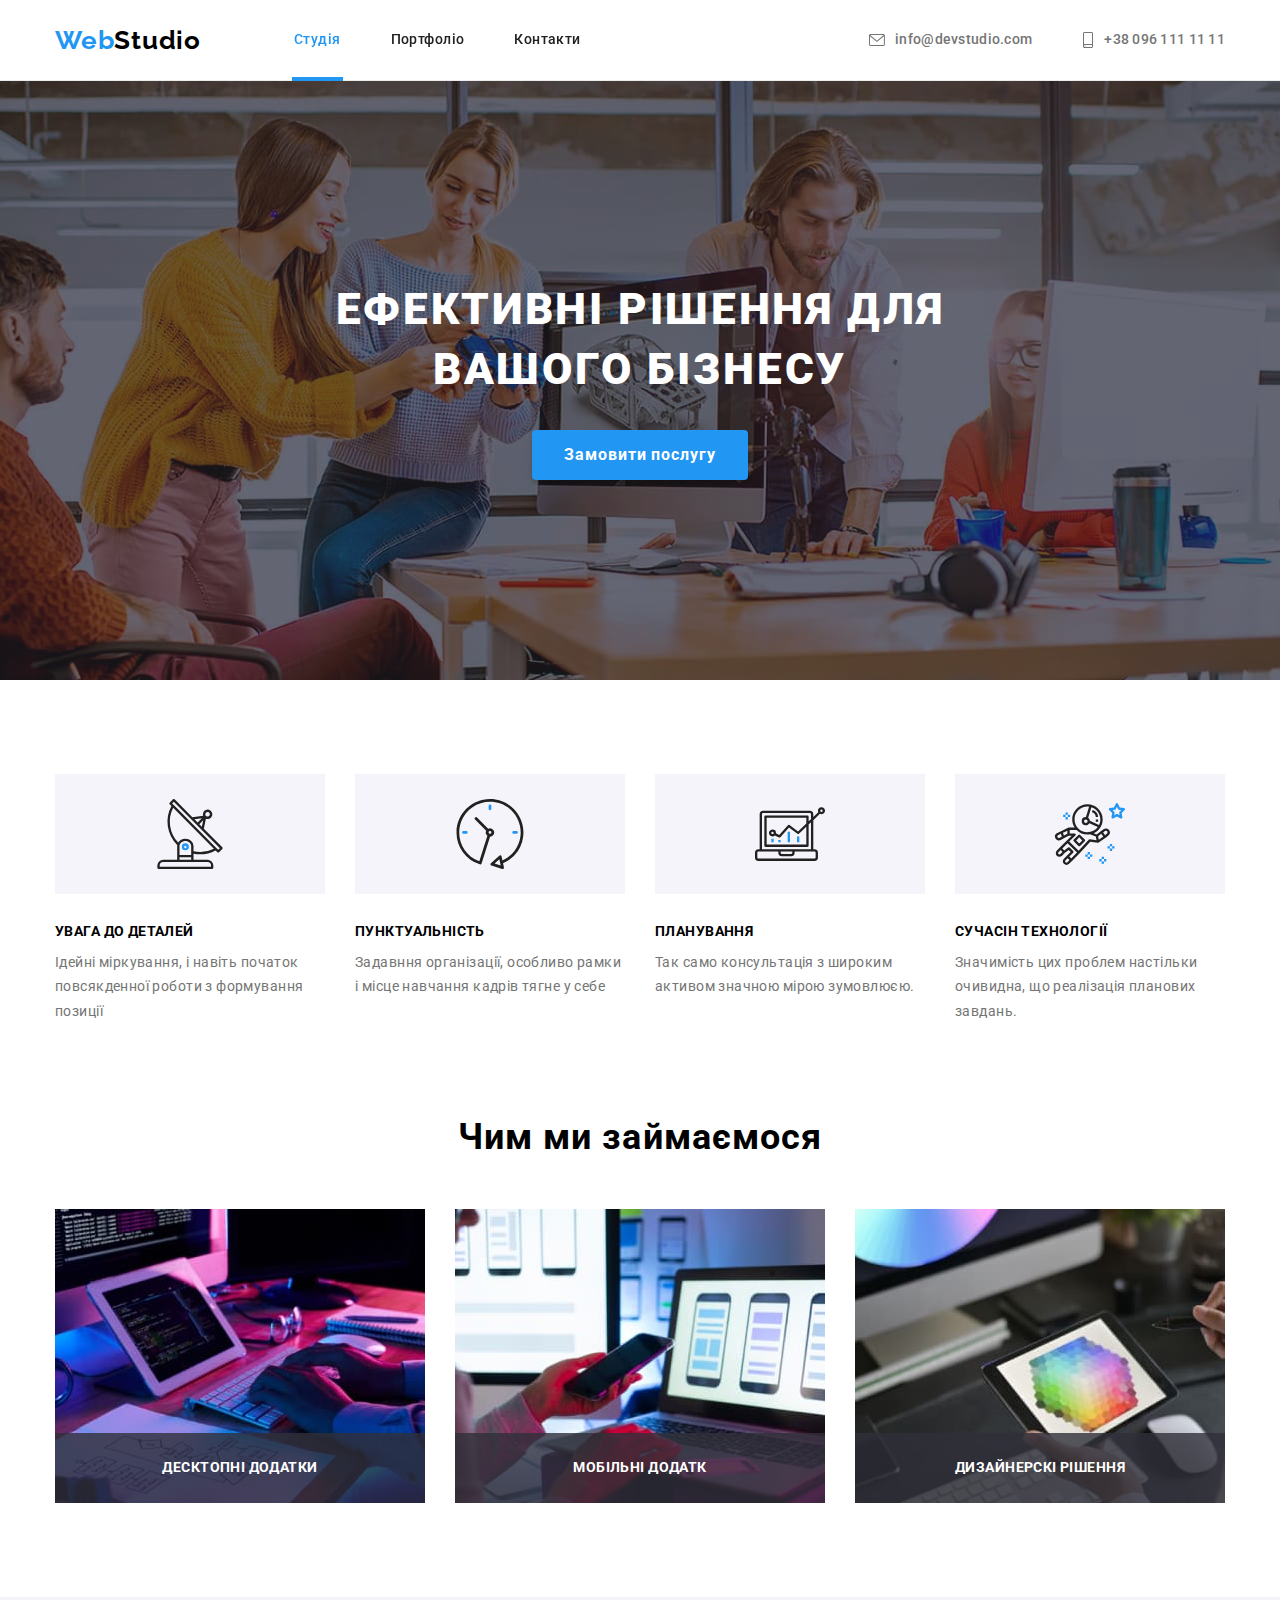
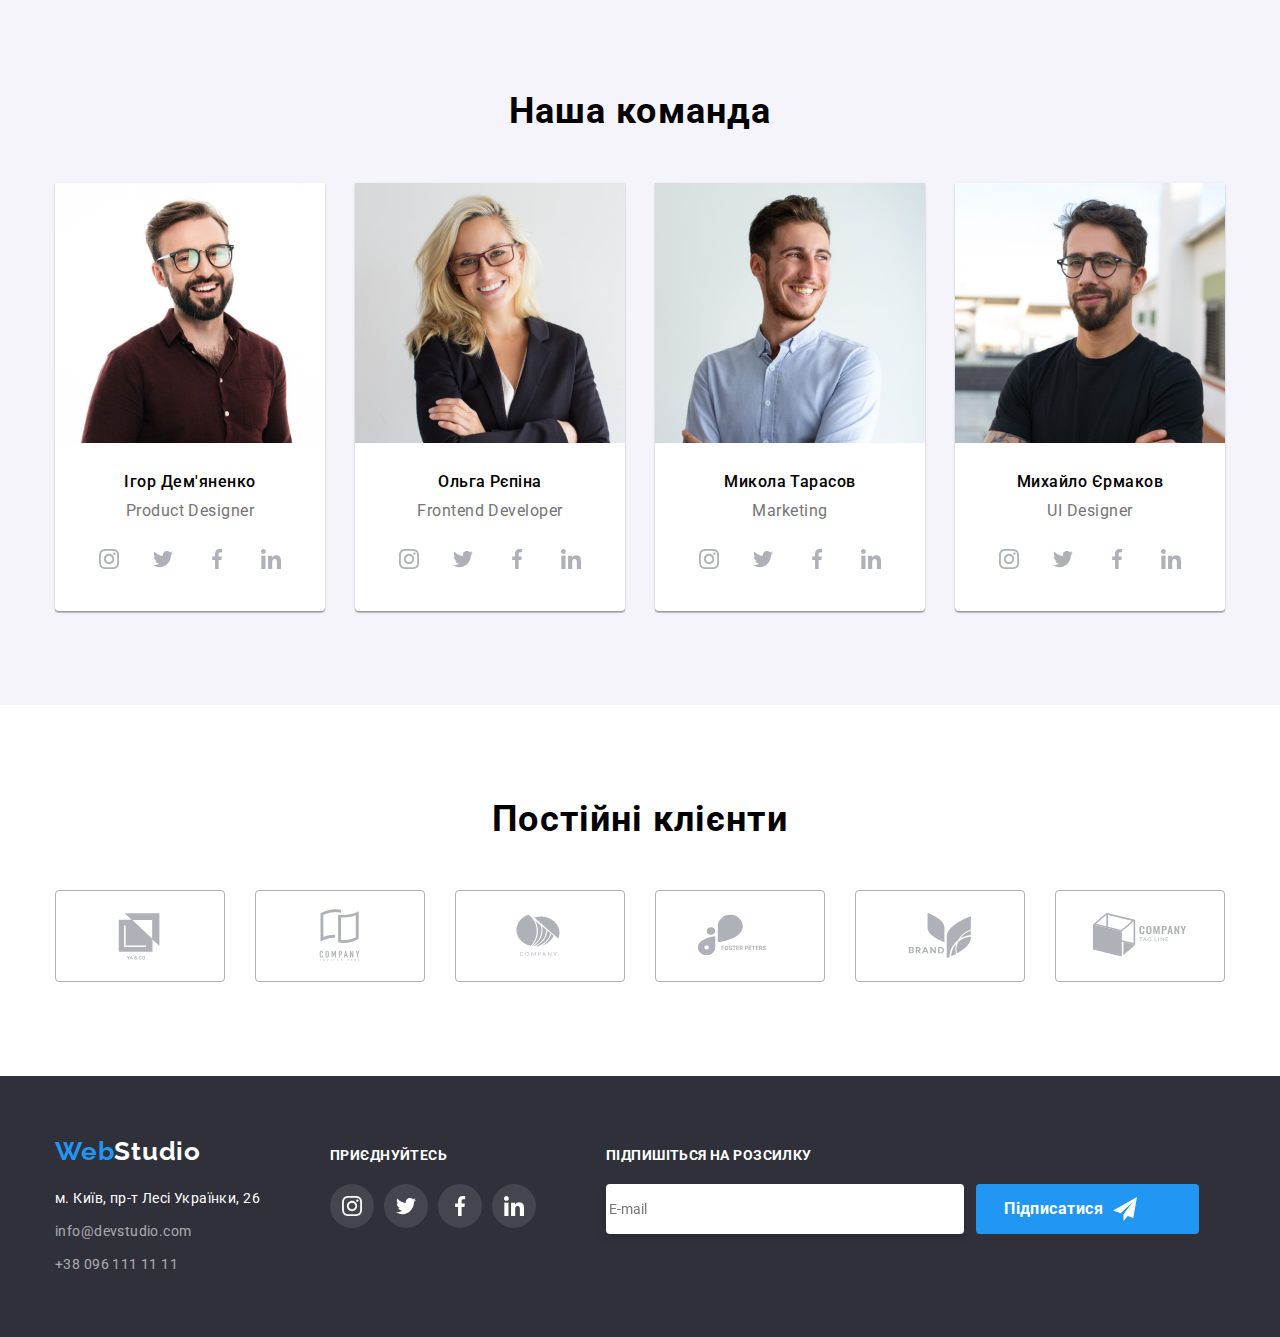
==== commit 50f08dce: "22.10" ====
--- a/index.html
+++ b/index.html
@@ -483,13 +483,16 @@
             <!--Footer Form Форма у футері-->
             <form>
               <p class="social-footer">Підпишіться на розсилку</p>
-              <input class="footer-email" type="email" name="email" placeholder="E-mail">
-                 <button class="btn-telgram"        type="submit">Підписатися</button>
-                   <svg class="icon-telegram" width="24" height="24">
+              <div class="social-form">
+                     <input class="footer-email" type="email" name="email" placeholder="E-mail">
+                      <button class="btn-telgram"        type="submit">Підписатися  
+                          <svg class="icon-telegram" width="24" height="24">
                           <use
                           href="./images/icon/sprite.svg#icon-icon-telegram"
                           ></use>
-                        </svg>
+                  </svg>
+                </button>
+              </div>   
             </form>
         </div>    
     </footer>
@@ -501,7 +504,7 @@
               <form class="form" autocomplete="on">
                 <div class="form-name">
                   <label for="name" class="form-label">Ім'я</label>
-                  <div>
+                  <div class="icon-input">
                       <input class="icon-input" type="text" name="user-name" id="name" placeholder="" autofocus>
                         <svg class="icon-form" width="12" height="12">
                           <use
@@ -512,7 +515,7 @@
                 </div>
                 <div class="form-name">
                 <label for="tel">Телефон</label>
-                  <div>
+                  <div class="icon-input">
                      <input class="icon-input" type="tel" name="tel" id="tel" placeholder="">
                       <svg class="icon-form" width="13" height="13">
                            <use
@@ -523,7 +526,7 @@
                 </div>
                 <div class="form-name">
                   <label for="mail">Пошта</label>
-                    <div>
+                    <div class="icon-input">
                      <input class="icon-input" type="email" name="mail" id="mail" placeholder="">
                           <svg class="icon-form" width="12" height="15">
                             <use
@@ -536,13 +539,14 @@
                 <label for="comment">Коментара</label>
                  <textarea class="comment" name="comment" id="comment" placeholder="Введіть текс" cols="1" rows="6"></textarea>
                  </div>
-                 <div class="checkbox">
-                 <input class="input-checkbox" type="checkbox" name="" value="" id="polici"/>
-                 </div>
-                 <label class="  " for="polici">Погоджуюся з розсилкою та приймаю <a>Умови договору</span>
-                 
-                </label>
-                
+
+                <div class="checkbox">
+                   <label class="label-checkbox" for="polici">
+                    <input class="input-checkbox" type="checkbox" name="" value="" id="polici"/>
+                    <span class="check-box"></span>
+                    Погоджуюся з розсилкою та приймаю <a href="" class="contract">Умови договору</a>
+                   </label>
+               </div>
                 
                 <button type="submit" class="btn-form">Відправити</button>
               </form>
--- a/styles/styles.css
+++ b/styles/styles.css
@@ -585,6 +585,10 @@
   margin-bottom: 20px;
 }
 
+.social-form {
+  display: flex;
+}
+
 .icon-footer {
   width: 44px;
   height: 44px;
@@ -737,6 +741,11 @@
 
 /* Footer Form Форма у футері */
 
+.social-footer {
+  display: flex;
+
+}
+
 .footer-email {
  width: 358px;
   height: 50px;
@@ -752,24 +761,22 @@
   font-size: 16px;
   line-height: 1.87;
   letter-spacing: 0.03em;
-  background-color: var(--background-color-team);
-  color: var(--primart-text-color);
+  background-color: var(--accent-color);
+  color: var(--background-color);
   border-radius: 4px;
   padding: 10px 62px 10px 28px;
   border: none;
   cursor: pointer;
- 
-  transition: color 250ms cubic-bezier(0.4, 0, 0.2, 1),
-    background-color 250ms cubic-bezier(0.4, 0, 0.2, 1),
-    box-shadow 250ms cubic-bezier(0.4, 0, 0.2, 1); 
-}
-
-.btn-telgram:hover,
-.btn-telgram:focus {
-  background-color: var(--accent-color);
-  color: var(--background-color);
-  box-shadow: 0px 3px 1px rgba(0, 0, 0, 0.1), 0px 1px 2px rgba(0, 0, 0, 0.08),
-    0px 2px 2px rgba(0, 0, 0, 0.12);
+  margin: 0;
+  display: flex;
+  justify-content: center;
+  align-items: center;
+}
+
+.icon-telegram {
+margin-left: 10px;
+  
+  /* transform: translateX(-48px); */
 }
 
 
@@ -796,11 +803,11 @@
   height: 581px;
   width: 528px;
   background-color: var(--background-color);
-
   position: absolute;
   top: 50%;
   left: 50%;
   transform: translate(-50%, -50%);
+  padding: 40px;
 }
 
 .close-modal {
@@ -824,7 +831,7 @@
 text-align: center;
 letter-spacing: 0.03em;
 color:var(--primart-text-color);
-padding-top: 40px;
+margin-bottom: 12px;
 }
 
 textarea {
@@ -846,25 +853,43 @@
   
 }
 
-.form-name input {
+ .form-name input {
   width: 448px;
   height: 40px;
   margin: 0;
   border: 1px solid rgba(33, 33, 33, 0.2);
   border-radius: 4px;
-  outline: none
-  }
+  outline: none;
+  position: relative;
+  } 
+
+  
+
+.icon-input { 
+position: relative;
+margin-bottom: 10px;
+} 
+
+.icon-input:checked {
+   border-color: var(--accent-color)
+}
+
+.icon-form:checked {
+   border-color: var(--accent-color)
+}
+
 
 .form-name label {
  font-style: normal;
  font-weight: 400;
  font-size: 12px;
  line-height: 1.16;
- padding-top: 10px;
- padding-bottom: 22px;
 letter-spacing: 0.01em;
 color: var(--title-text-color);
-}
+margin-bottom: 4px;
+}
+
+
 
 
 .btn-form {
@@ -872,65 +897,77 @@
   font-size: 16px;
   line-height: 1.87;
   letter-spacing: 0.03em;
-  background-color: var(--background-color-team);
-  color: var(--primart-text-color);
+  background-color: var(--accent-color);
+  color: var(--background-color);
   border-radius: 4px;
   margin-top: 30px;
   border: none;
   cursor: pointer;
   padding: 10px 52px;
-  transition: color 250ms cubic-bezier(0.4, 0, 0.2, 1),
-    background-color 250ms cubic-bezier(0.4, 0, 0.2, 1),
-    box-shadow 250ms cubic-bezier(0.4, 0, 0.2, 1);
-}
-
-.checkbox {
-  margin-top: 20px;
-}
-
-.btn-form:hover,
-.btn-form:focus {
-  background-color: var(--accent-color);
-  color: var(--background-color);
-  box-shadow: 0px 4px 4px rgba(0, 0, 0, 0.15), 0px 1px 2px rgba(0, 0, 0, 0.08),
-    0px 2px 2px rgba(0, 0, 0, 0.12);
-}
-
-.icon-input { 
+  margin: 0 auto;
+  display: block;
+}
+
+.icon-form {
 position: absolute;
-transform:translateY(-50%)
-
-}
-
-.icon-form {
-position: relative;
 left: 15px;
-top: 50%;
-
-transform:translateY(-50%)
-
+top:50%;
+transform: translateY(-50%);
 }
 
 .comment {
   width: 448px;
   height: 120px;
-  margin: 0; 
+  margin-bottom: 20px; 
   border: 1px solid rgba(33, 33, 33, 0.2);
   border-radius: 4px;
   outline: none
 }
 
 .checkbox{
-  display: inline;
-}
-
-.input-checkbox {
-  outline: 1px solid red;
+  display: flex; 
+}
+
+.contrac {
+  text-decoration: #2196f3;
+  text-underline-offset: 5px;
+}
+
+.checkbox{
+  display: flex; 
+}
+
+
+.label-checkbox {
+  padding-left: 35px;
+}
+
+.check-box {
+  position: absolute;
   width: 16px;
   height: 15px;
-  border-radius: 2px;
-  margin-right: 7px;
-}
+    /* outline: 2px solid #212121;
+  border-radius:2px;   */
+  margin-left: -30px;
+    background-image: url(../images/icon/checkbox-frame.svg) ;
+}
+
+.input-checkbox:checked + .check-box {
+  background-image: url(../images/icon/checkbox-ok.svg);
+  background-color:var(--accent-color);
+  border-radius:2px;
+  background-repeat:no-repeat;
+}
+
+
+.input-checkbox {
+  position: absolute;
+  -webkit-appearance: none;
+  -moz-appearance: none;
+  appearance: none;
+}
+
+
 
 /* .form-name input {
   color: var(--title-text-color);
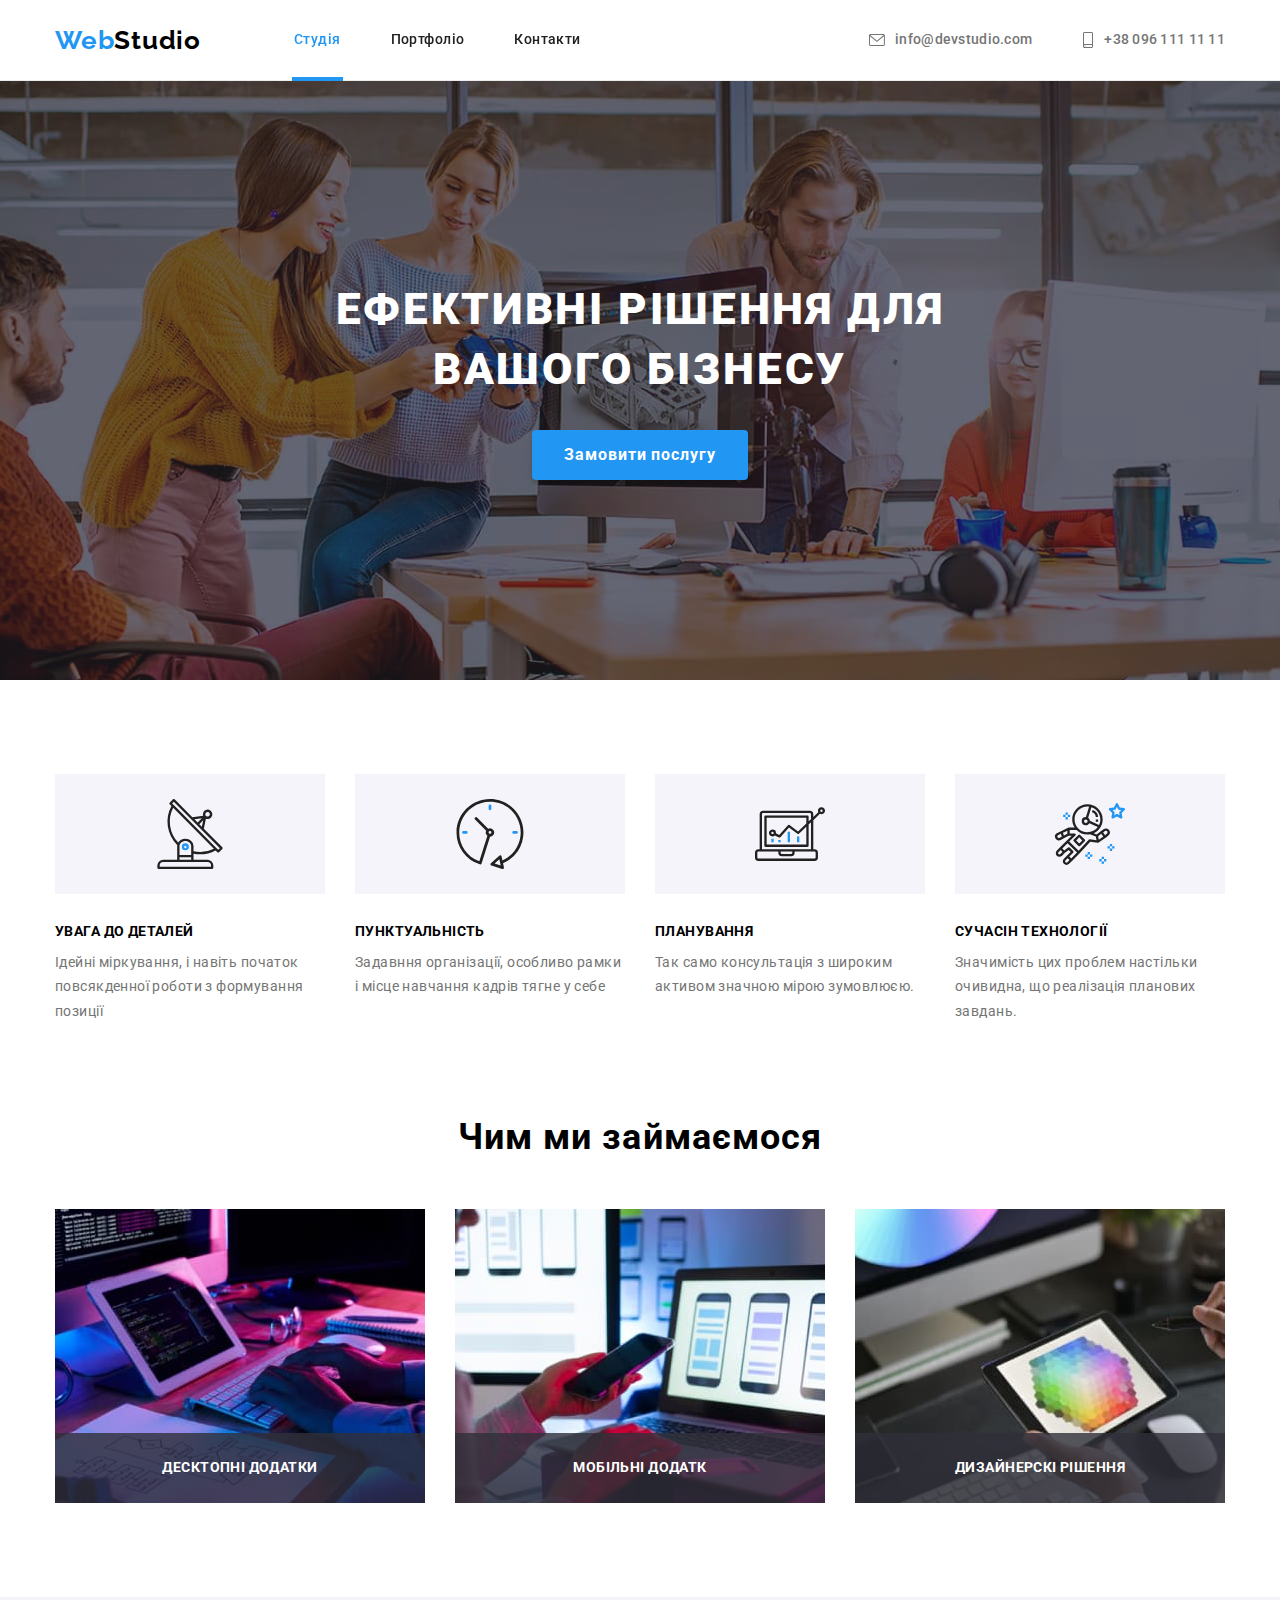
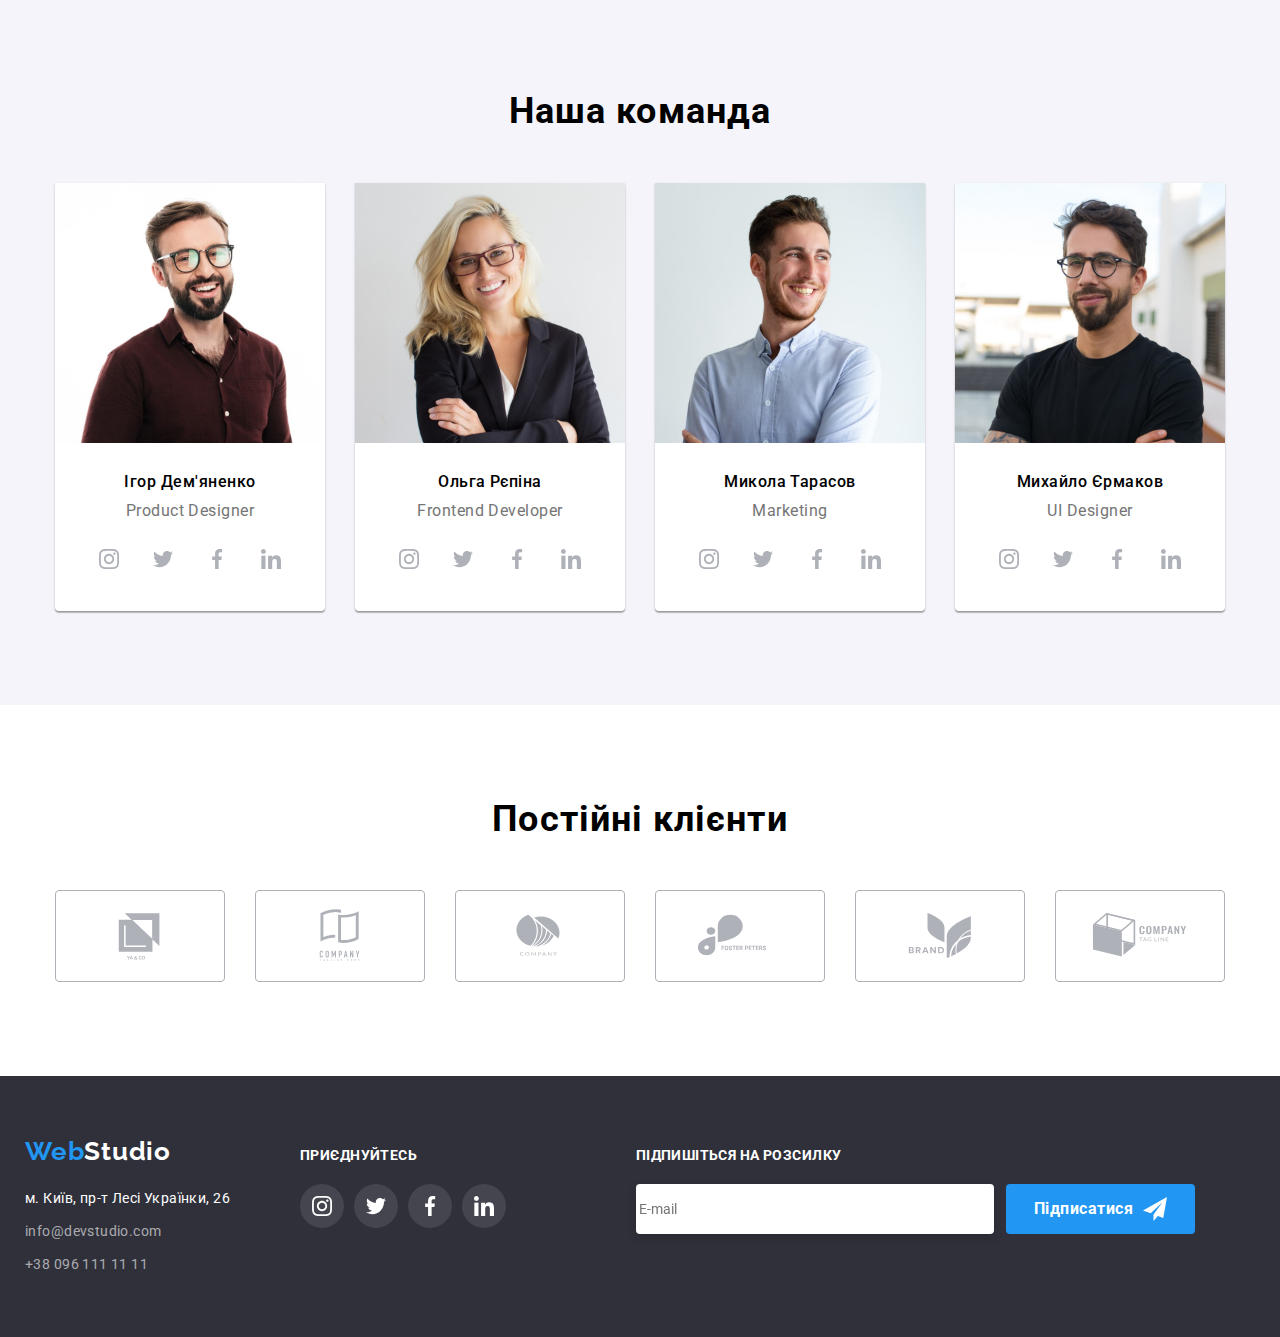
==== commit 093650ae: "18-35 22.10" ====
--- a/index.html
+++ b/index.html
@@ -413,7 +413,7 @@
     <!--Footer підвал сайту контактна інформація фірми-->
     <footer class="footer">
       <div class="container">
-         <div>
+         <div class="">
          <address class="footer-bloc">
           <a href="./index.html" class="slogan log-footer"
              ><span class="logo">Web</span>Studio</a
@@ -438,7 +438,7 @@
               </li>
             </ul>
           </address>
-        </div>
+         </div>
         <div class="container-icon">
         <p class="social-footer">приєднуйтесь</p>
           <ul class="media-nav">
@@ -481,19 +481,19 @@
               </ul>
             </div>
             <!--Footer Form Форма у футері-->
-            <form>
+          <div>
               <p class="social-footer">Підпишіться на розсилку</p>
-              <div class="social-form">
+              <form class="social-form">
                      <input class="footer-email" type="email" name="email" placeholder="E-mail">
-                      <button class="btn-telgram"        type="submit">Підписатися  
-                          <svg class="icon-telegram" width="24" height="24">
-                          <use
-                          href="./images/icon/sprite.svg#icon-icon-telegram"
-                          ></use>
-                  </svg>
+                          <button class="btn-telgram"         type="submit">Підписатися  
+                             <svg class="icon-telegram" width="24" height="24">
+                               <use
+                               href="./images/icon/sprite.svg#icon-icon-telegram"
+                             ></use>
+                       </svg>
                 </button>
-              </div>   
-            </form>
+              </form>   
+            </div>
         </div>    
     </footer>
 
--- a/styles/styles.css
+++ b/styles/styles.css
@@ -440,8 +440,8 @@
   background-color: rgba(255, 255, 255, 0.1);
   justify-content: center;
   align-items: center;
-  transition: color 250ms cubic-bezier(0.4, 0, 0.2, 1),
-    background-color 250ms cubic-bezier(0.4, 0, 0.2, 1);
+  transition: color 250ms cubic-bezier(0.4, 0, 0.2, 1);
+    background-color: 250ms cubic-bezier(0.4, 0, 0.2, 1);
 }
 
 .teame-social-icon {
@@ -490,8 +490,8 @@
   justify-content: center;
   align-items: center;
   border-radius: 4px;
-  transition: color 250ms cubic-bezier(0.4, 0, 0.2, 1),
-    border-color 250ms cubic-bezier(0.4, 0, 0.2, 1);
+  transition: color 250ms cubic-bezier(0.4, 0, 0.2, 1);
+    border-color: 250ms cubic-bezier(0.4, 0, 0.2, 1);
 }
 
 .firm-social-icon {
@@ -520,8 +520,13 @@
 .footer > .container {
   display: flex;
   align-items: baseline;
-  gap: 70px;
-}
+  margin-right: 70px;
+}
+
+.footer-bloc {
+  margin-right: 70px;
+}
+
 .adres {
   font-weight: 400;
   font-size: 14px;
@@ -572,6 +577,7 @@
 
 .container-icon {
   margin-top: 12px;
+  margin-right: auto;
 }
 
 .social-footer {
@@ -671,8 +677,8 @@
   padding: 61px 24px;
   height: 100%;
   width: 100%;
-  transition: transform 250ms cubic-bezier(0.1, 0, 0.2, 1),
-    opacity 250ms cubic-bezier(0.1, 0, 0.2, 1);
+  transition: transform 250ms cubic-bezier(0.1, 0, 0.2, 1);
+    opacity: 250ms cubic-bezier(0.1, 0, 0.2, 1);
   background: rgba(33, 150, 243, 0.9);
   opacity: 0;
   transform: translateY(100%);
@@ -764,7 +770,7 @@
   background-color: var(--accent-color);
   color: var(--background-color);
   border-radius: 4px;
-  padding: 10px 62px 10px 28px;
+  padding: 10px 28px 10px 28px;
   border: none;
   cursor: pointer;
   margin: 0;
@@ -861,6 +867,7 @@
   border-radius: 4px;
   outline: none;
   position: relative;
+  padding-left: 42px;
   } 
 
   
@@ -870,12 +877,16 @@
 margin-bottom: 10px;
 } 
 
-.icon-input:checked {
-   border-color: var(--accent-color)
-}
-
-.icon-form:checked {
-   border-color: var(--accent-color)
+.icon-input:focus + svg,
+.ikon-input:hover + svg {
+  fill: var(--accent-color);
+  transition: 250ms cubic-bezier(0.4, 0, 0.2, 1);
+}
+
+.icon-input:focus ,
+.ikon-input:hover {
+  border-color:var(--accent-color);
+  transition: 250ms cubic-bezier(0.4, 0, 0.2, 1);
 }
 
 
@@ -906,6 +917,7 @@
   padding: 10px 52px;
   margin: 0 auto;
   display: block;
+  margin-top: 30px;
 }
 
 .icon-form {
@@ -924,13 +936,19 @@
   outline: none
 }
 
+.comment:focus ,
+.comment:hover {
+  border-color:var(--accent-color);
+  transition: 250ms cubic-bezier(0.4, 0, 0.2, 1);
+}
+
 .checkbox{
   display: flex; 
 }
 
-.contrac {
-  text-decoration: #2196f3;
-  text-underline-offset: 5px;
+.contract {
+  color: #2196f3;
+  text-underline-offset: 3px;
 }
 
 .checkbox{
@@ -956,7 +974,9 @@
   background-image: url(../images/icon/checkbox-ok.svg);
   background-color:var(--accent-color);
   border-radius:2px;
+  background-position:center;
   background-repeat:no-repeat;
+   transition: 250ms cubic-bezier(0.4, 0, 0.2, 1);
 }
 
 
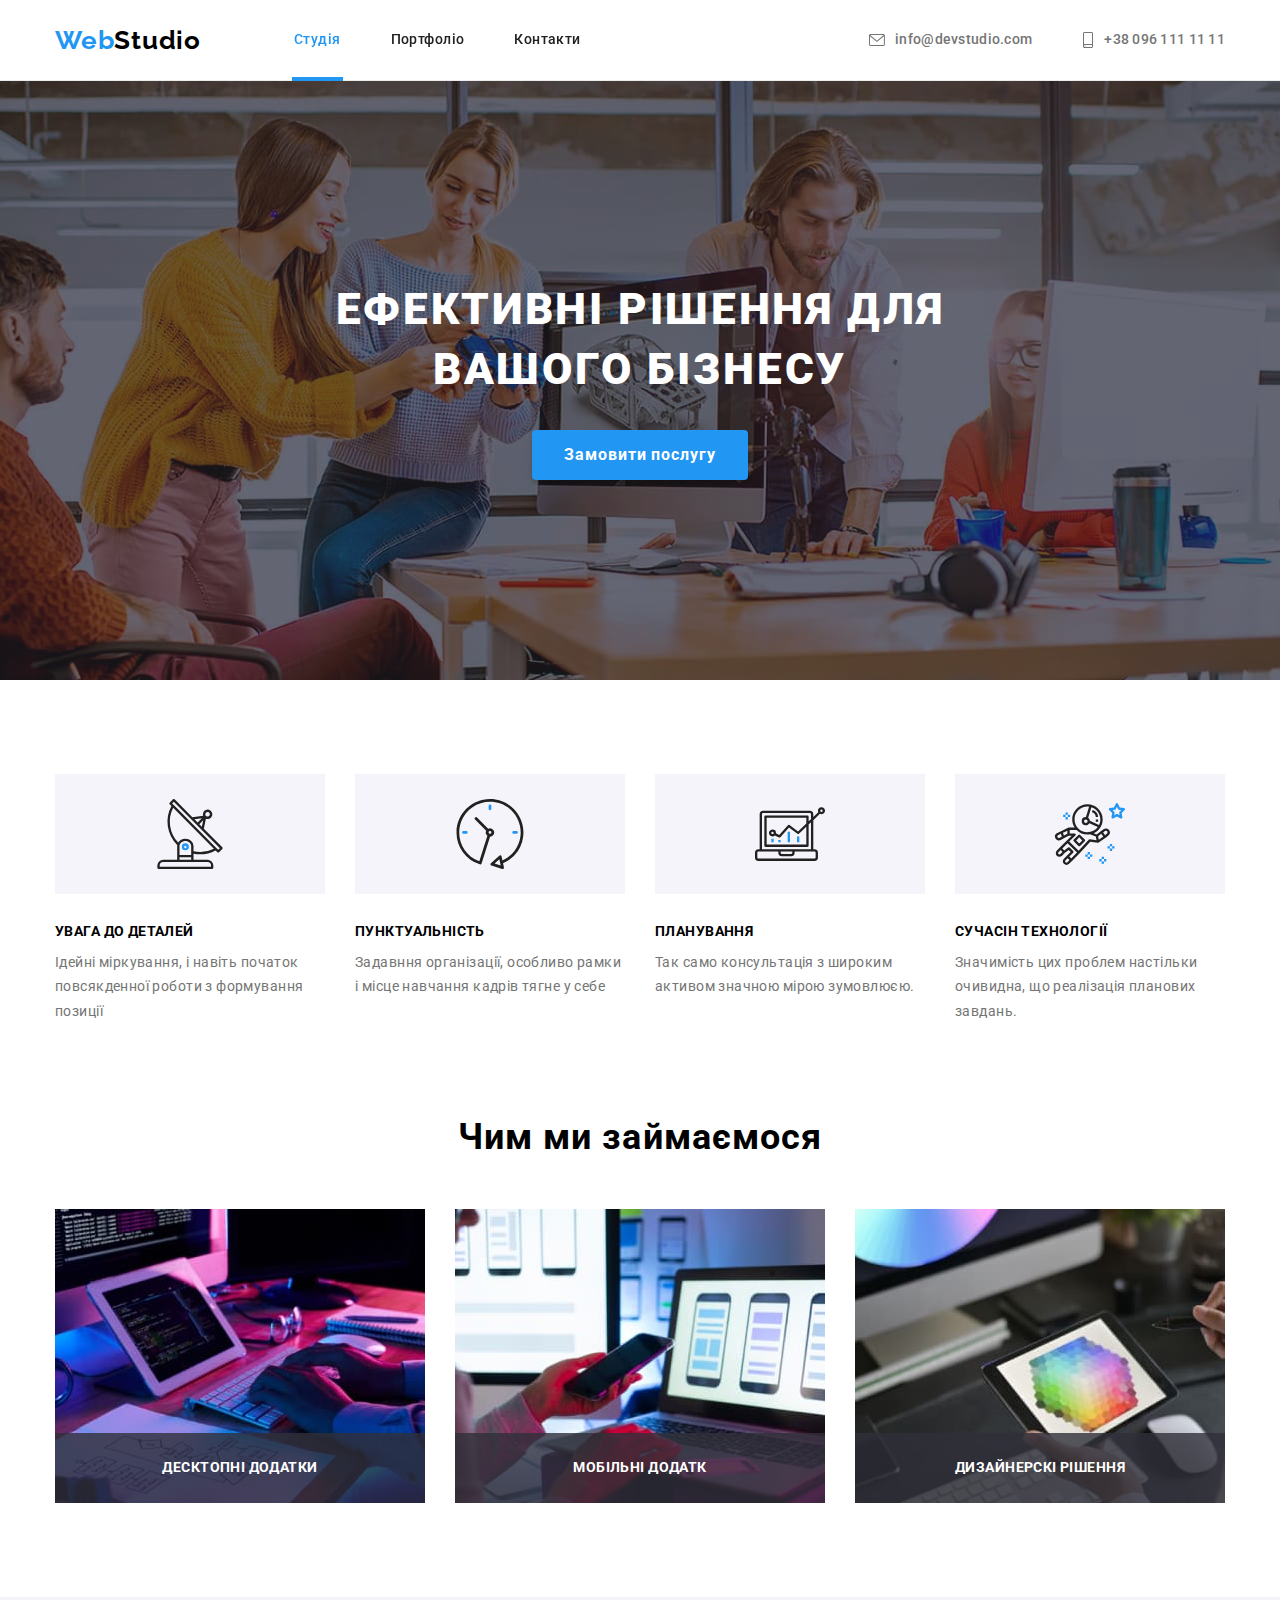
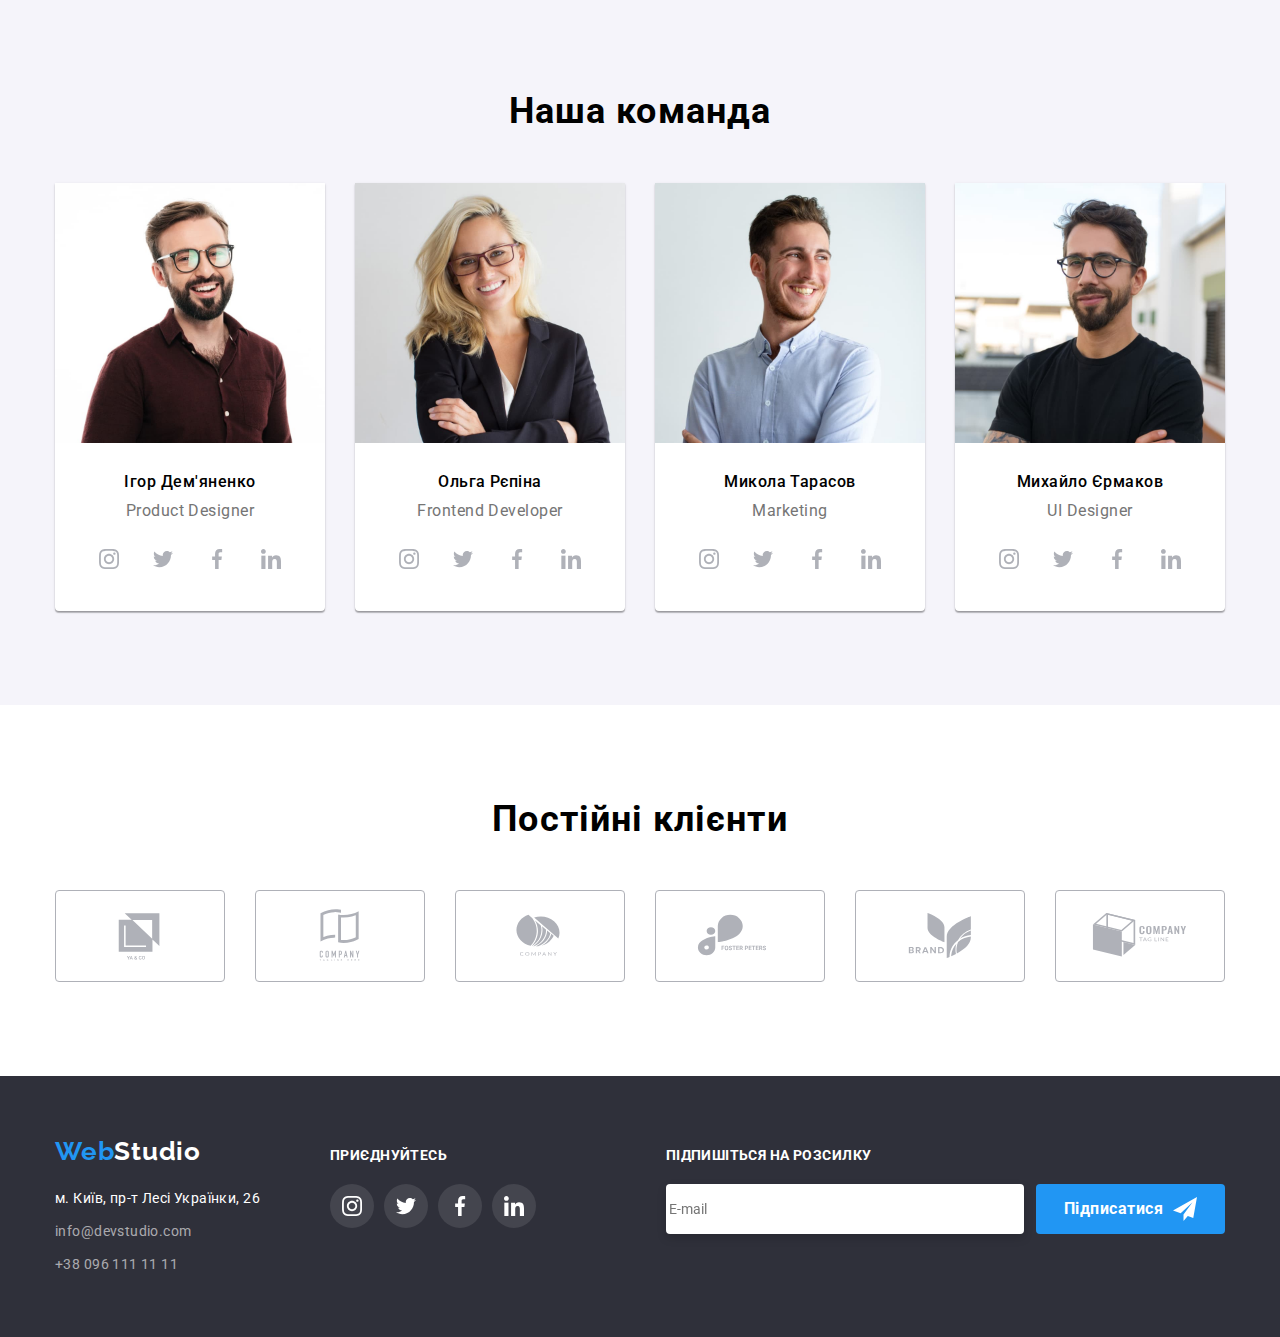
==== commit f5abdbef: "26.10 21-05" ====
--- a/index.html
+++ b/index.html
@@ -497,7 +497,7 @@
         </div>    
     </footer>
 
-    <!--Footer підвал сайту контактна інформація фірми-->
+    <!--Форма -->
      <div class="backdrop is-hidden" data-modal>
             <div class="modal">
               <p class="modal-paragraph"> Залиште свої дані, ми вам передзвонимо  </p>
@@ -530,14 +530,14 @@
                      <input class="icon-input" type="email" name="mail" id="mail" placeholder="">
                           <svg class="icon-form" width="12" height="15">
                             <use
-                          href="./images/icon/sprite.svg#icon-envelope"
+                          href="./images/icon/sprite.svg#icon-letter-form"
                             ></use>
                          </svg>
                     </div>
                 </div>
                 <div class="form-name">
-                <label for="comment">Коментара</label>
-                 <textarea class="comment" name="comment" id="comment" placeholder="Введіть текс" cols="1" rows="6"></textarea>
+                <label for="comment">Коментар</label>
+                 <textarea class="comment" name="comment" id="comment" placeholder="Введіть текст" cols="1" rows="6"></textarea>
                  </div>
 
                 <div class="checkbox">
@@ -553,7 +553,7 @@
               
               <button class="close-modal" data-modal-close>
                 <svg width="11" height="11">
-                  <use  href="./images/icon/sprite.svg#icon-vector-x">
+                  <use href="./images/icon/sprite.svg#icon-vector-x">
                   </use>
                 </svg>
               </button>
--- a/styles/styles.css
+++ b/styles/styles.css
@@ -441,7 +441,7 @@
   justify-content: center;
   align-items: center;
   transition: color 250ms cubic-bezier(0.4, 0, 0.2, 1);
-    background-color: 250ms cubic-bezier(0.4, 0, 0.2, 1);
+  background-color: 250ms cubic-bezier(0.4, 0, 0.2, 1);
 }
 
 .teame-social-icon {
@@ -491,7 +491,7 @@
   align-items: center;
   border-radius: 4px;
   transition: color 250ms cubic-bezier(0.4, 0, 0.2, 1);
-    border-color: 250ms cubic-bezier(0.4, 0, 0.2, 1);
+  border-color: 250ms cubic-bezier(0.4, 0, 0.2, 1);
 }
 
 .firm-social-icon {
@@ -519,8 +519,7 @@
 
 .footer > .container {
   display: flex;
-  align-items: baseline;
-  margin-right: 70px;
+  align-items: baseline;         
 }
 
 .footer-bloc {
@@ -678,7 +677,7 @@
   height: 100%;
   width: 100%;
   transition: transform 250ms cubic-bezier(0.1, 0, 0.2, 1);
-    opacity: 250ms cubic-bezier(0.1, 0, 0.2, 1);
+  opacity: 250ms cubic-bezier(0.1, 0, 0.2, 1);
   background: rgba(33, 150, 243, 0.9);
   opacity: 0;
   transform: translateY(100%);
@@ -749,17 +748,16 @@
 
 .social-footer {
   display: flex;
-
 }
 
 .footer-email {
- width: 358px;
+  width: 358px;
   height: 50px;
   margin-right: 12px;
   border: 1px solid rgba(255, 255, 255, 0.3);
-filter: drop-shadow(0px 4px 4px rgba(0, 0, 0, 0.15));
-border-radius: 4px;
-outline: none
+  filter: drop-shadow(0px 4px 4px rgba(0, 0, 0, 0.15));
+  border-radius: 4px;
+  outline: none;
 }
 
 .btn-telgram {
@@ -780,11 +778,10 @@
 }
 
 .icon-telegram {
-margin-left: 10px;
-  
+  margin-left: 10px;
+
   /* transform: translateX(-48px); */
 }
-
 
 /* модельне вікно */
 
@@ -825,19 +822,40 @@
   height: 30px;
   border-radius: 50%;
   border: 1px solid rgba(0, 0, 0, 0.1);
-  background-color: var(--background-color);
-}
+  display: flex;
+  align-items: center;
+  justify-content: center;
+  background-color: transparent;
+}
+
+.close-modal:focus,
+.close-modal:hover{
+  border-color: var(--accent-color);
+  transition: 250ms cubic-bezier(0.4, 0, 0.2, 1);
+}
+
+ .close-modal:hover svg {
+  fill: var(--accent-color);
+  transition: 250ms cubic-bezier(0.4, 0, 0.2, 1);
+} 
+
+
+/* .close-svg:focus,
+.close-svg:hover {
+  border-color:var(--accent-color);
+  transition: 250ms cubic-bezier(0.4, 0, 0.2, 1);
+} */
 
 .modal-paragraph {
-  font-family: 'Roboto';
-font-style: normal;
-font-weight: 700;
-font-size: 20px;
-line-height: 1.15;
-text-align: center;
-letter-spacing: 0.03em;
-color:var(--primart-text-color);
-margin-bottom: 12px;
+  font-family: "Roboto";
+  font-style: normal;
+  font-weight: 700;
+  font-size: 20px;
+  line-height: 1.15;
+  text-align: center;
+  letter-spacing: 0.03em;
+  color: var(--primart-text-color);
+  margin-bottom: 12px;
 }
 
 textarea {
@@ -849,18 +867,17 @@
   height: 500px;
   margin-left: auto;
   margin-right: auto;
-  padding-top: 2px;  
-  ;
+  padding-top: 2px;
 }
 
 .form-name {
   display: flex;
   flex-direction: column;
-  
-}
-
- .form-name input {
-  width: 448px;
+  margin-bottom: 10px;
+}
+
+.form-name input {
+  width: 100%;
   height: 40px;
   margin: 0;
   border: 1px solid rgba(33, 33, 33, 0.2);
@@ -868,14 +885,13 @@
   outline: none;
   position: relative;
   padding-left: 42px;
-  } 
-
-  
-
-.icon-input { 
-position: relative;
-margin-bottom: 10px;
-} 
+}
+
+.icon-input {
+  position: relative;
+  margin-bottom: 10px;
+   transition: 250ms cubic-bezier(0.4, 0, 0.2, 1);
+}
 
 .icon-input:focus + svg,
 .ikon-input:hover + svg {
@@ -883,25 +899,21 @@
   transition: 250ms cubic-bezier(0.4, 0, 0.2, 1);
 }
 
-.icon-input:focus ,
+.icon-input:focus,
 .ikon-input:hover {
-  border-color:var(--accent-color);
+  border-color: var(--accent-color);
   transition: 250ms cubic-bezier(0.4, 0, 0.2, 1);
 }
 
-
 .form-name label {
- font-style: normal;
- font-weight: 400;
- font-size: 12px;
- line-height: 1.16;
-letter-spacing: 0.01em;
-color: var(--title-text-color);
-margin-bottom: 4px;
-}
-
-
-
+  font-style: normal;
+  font-weight: 400;
+  font-size: 12px;
+  line-height: 1.16;
+  letter-spacing: 0.01em;
+  color: var(--title-text-color);
+  margin-bottom: 4px;
+}
 
 .btn-form {
   font-weight: 700;
@@ -921,29 +933,36 @@
 }
 
 .icon-form {
-position: absolute;
-left: 15px;
-top:50%;
-transform: translateY(-50%);
+  position: absolute;
+  left: 15px;
+  top: 50%;
+  transform: translateY(-50%);
 }
 
 .comment {
-  width: 448px;
+  width: 100%;
   height: 120px;
-  margin-bottom: 20px; 
+  margin-bottom: 20px;
   border: 1px solid rgba(33, 33, 33, 0.2);
   border-radius: 4px;
-  outline: none
-}
-
-.comment:focus ,
+  outline: none;
+   transition: 250ms cubic-bezier(0.4, 0, 0.2, 1);
+}
+
+.comment:focus,
 .comment:hover {
-  border-color:var(--accent-color);
+  border-color: var(--accent-color);
   transition: 250ms cubic-bezier(0.4, 0, 0.2, 1);
 }
 
-.checkbox{
-  display: flex; 
+.checkbox {
+  font-weight: 400;
+  font-size: 1.71;
+  letter-spacing: 0.03em;
+
+  color: var(--title-text-color);
+  display: flex;
+  transition: 250ms cubic-bezier(0.4, 0, 0.2, 1);
 }
 
 .contract {
@@ -951,10 +970,10 @@
   text-underline-offset: 3px;
 }
 
-.checkbox{
-  display: flex; 
-}
-
+.checkbox {
+  display: flex;
+  transition: 250ms cubic-bezier(0.4, 0, 0.2, 1);
+}
 
 .label-checkbox {
   padding-left: 35px;
@@ -964,21 +983,21 @@
   position: absolute;
   width: 16px;
   height: 15px;
-    /* outline: 2px solid #212121;
+  /* outline: 2px solid #212121;
   border-radius:2px;   */
   margin-left: -30px;
-    background-image: url(../images/icon/checkbox-frame.svg) ;
+  background-image: url(../images/icon/checkbox-frame.svg);
+  transition: 250ms cubic-bezier(0.4, 0, 0.2, 1);
 }
 
 .input-checkbox:checked + .check-box {
   background-image: url(../images/icon/checkbox-ok.svg);
-  background-color:var(--accent-color);
-  border-radius:2px;
-  background-position:center;
-  background-repeat:no-repeat;
-   transition: 250ms cubic-bezier(0.4, 0, 0.2, 1);
-}
-
+  background-color: var(--accent-color);
+  border-radius: 2px;
+  background-position: center;
+  background-repeat: no-repeat;
+  transition: 250ms cubic-bezier(0.4, 0, 0.2, 1);
+}
 
 .input-checkbox {
   position: absolute;
@@ -987,9 +1006,7 @@
   appearance: none;
 }
 
-
-
 /* .form-name input {
   color: var(--title-text-color);
 }
-*/+*/
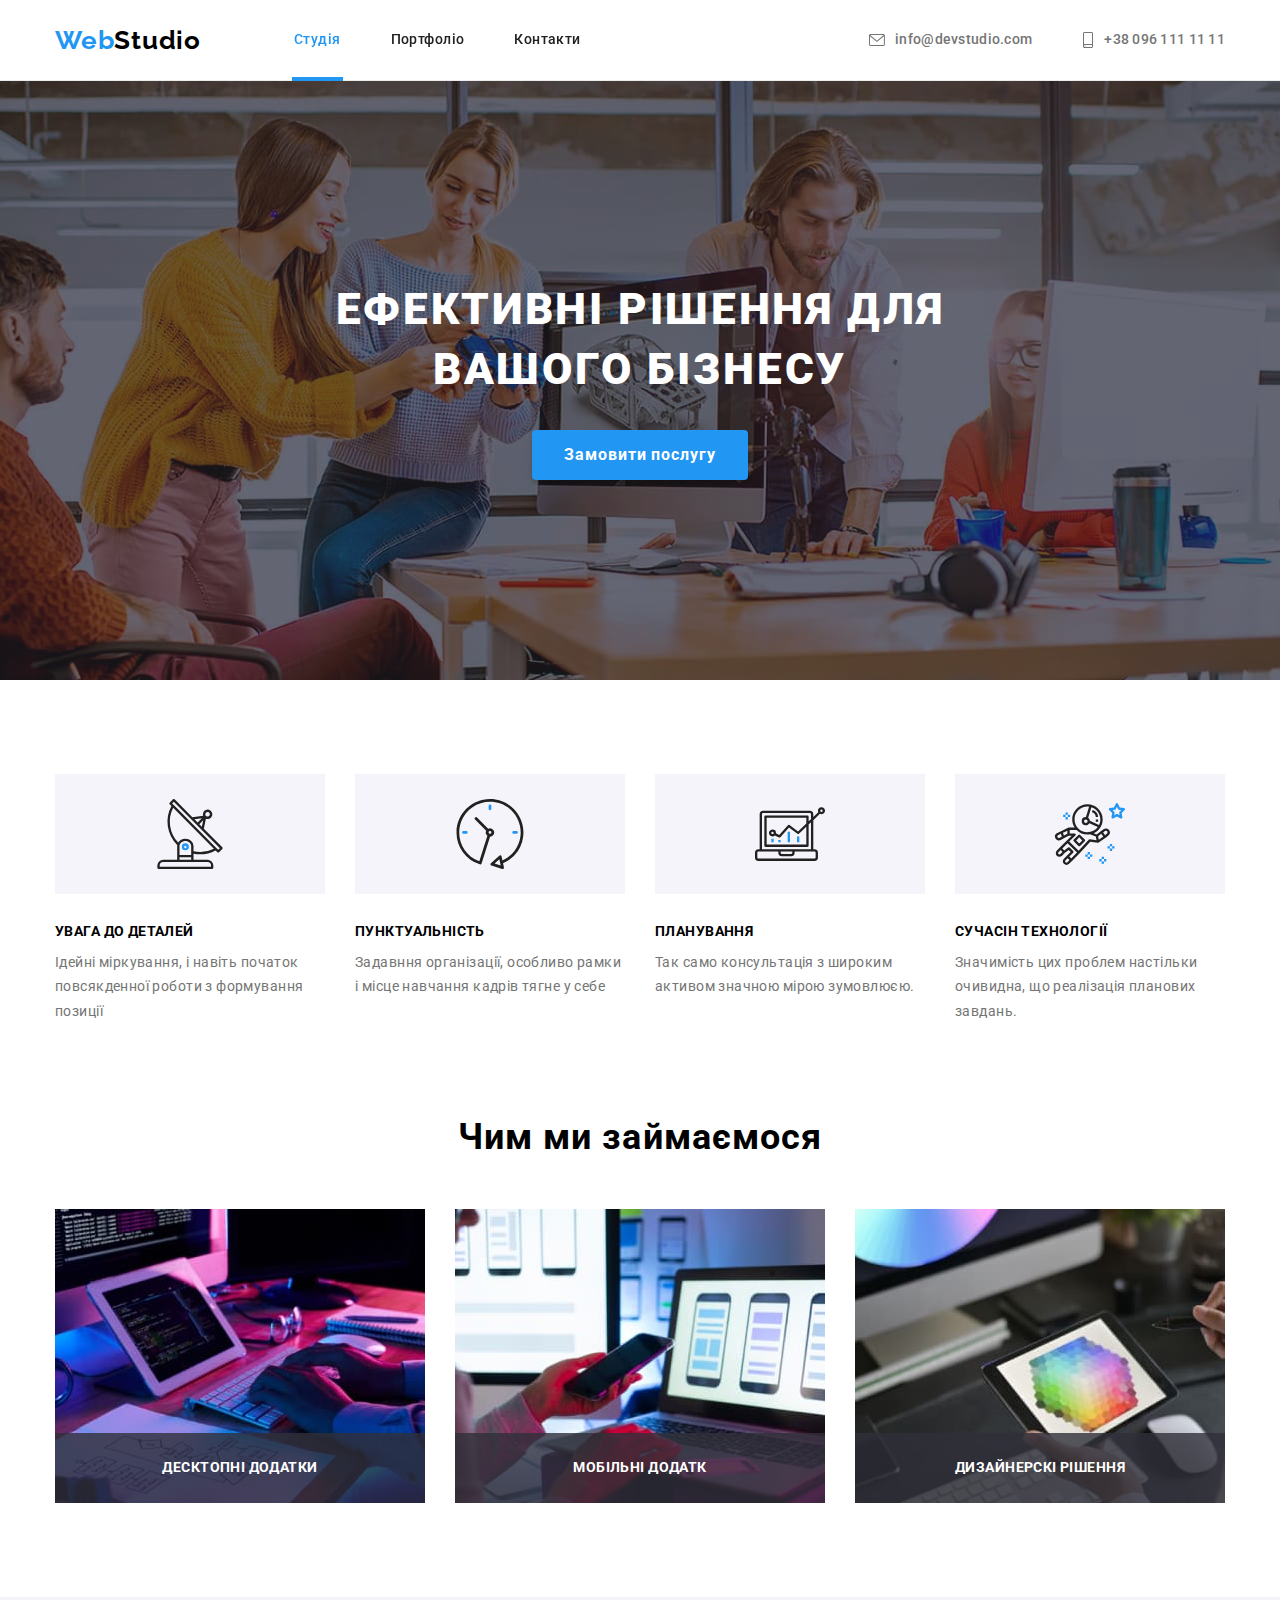
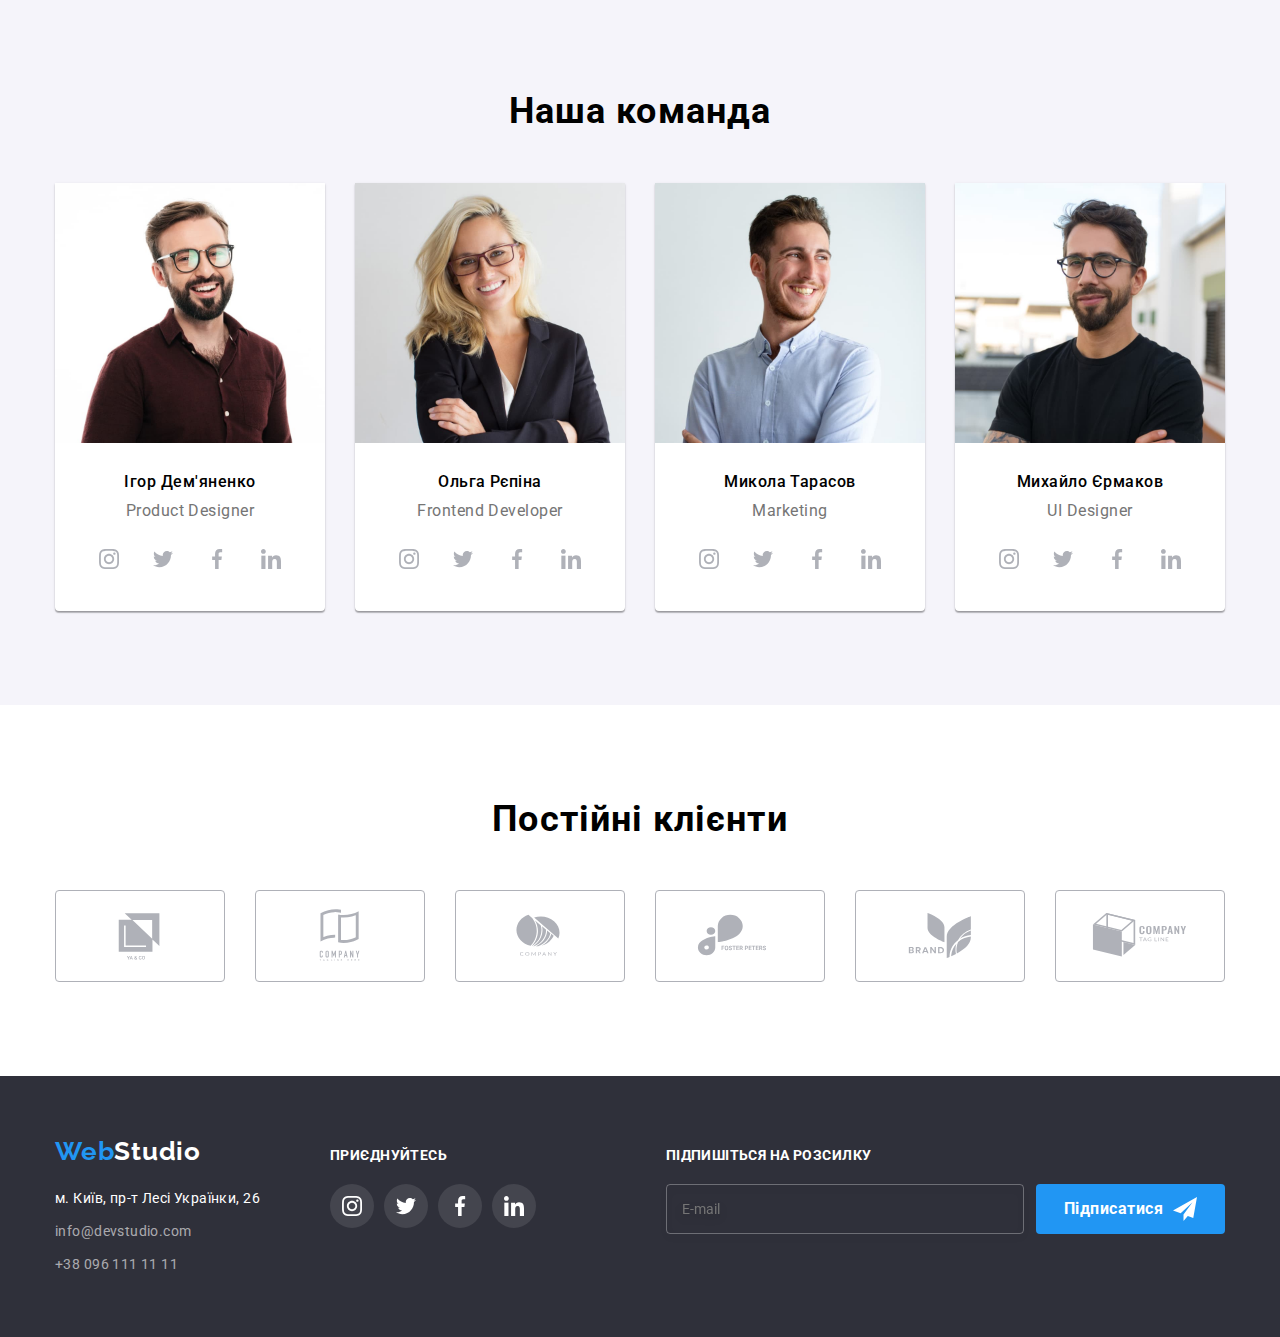
==== commit 8a01db46: "28.10 19-40" ====
--- a/index.html
+++ b/index.html
@@ -20,36 +20,36 @@
   </head>
   <body>
     <!--header шапка-->
-    <header class="page-head">
+    <header class="page-header">
       <div class="container">
-        <nav class="page-header">
+        <nav class="page-header__nav">
           <a href="./index.html" class="slogan"
             ><span class="logo">Web</span>Studio</a
           >
-          <ul class="site-nav">
-            <li class="list">
-              <a href="./index.html" class="item current">Студія</a>
-            </li>
-            <li class="list">
-              <a href="./portfolio.html" class="item">Портфоліо</a>
-            </li>
-            <li class="list">
-              <a href="" class="item">Контакти</a>
+          <ul class="main-nav">
+            <li class="main-nav__item">
+              <a href="./index.html" class="main-nav__link current">Студія</a>
+            </li>
+            <li class="main-nav__item">
+              <a href="./portfolio.html" class="main-nav__link">Портфоліо</a>
+            </li>
+            <li class="main-nav__item">
+              <a href="" class="main-nav__link">Контакти</a>
             </li>
           </ul>
         </nav>
-        <ul class="nav-kontact">
-          <li class="lis">
-            <a href="mailto:info@devstudio.com" class="contacts">
-              <svg class="contacts-icon" width="16" height="12">
+        <ul class="nav-contacts">
+          <li>
+            <a href="mailto:info@devstudio.com" class="nav-contacts__link">
+              <svg class="nav-contacts__icon" width="16" height="12">
                 <use href="./images/icon/sprite.svg#icon-envelope"></use>
               </svg>
               info@devstudio.com</a
             >
           </li>
-          <li class="lis">
-            <a href="tel:+380961111111" class="contacts">
-              <svg class="contacts-icon" width="12" height="16">
+          <li>
+            <a href="tel:+380961111111" class="nav-contacts__link">
+              <svg class="nav-contacts__icon" width="12" height="16">
                 <use href="./images/icon/sprite.svg#icon-smartphone"></use>
               </svg>
               +38 096 111 11 11
@@ -63,37 +63,39 @@
       <section class="hero">
         <div class="container">
           <h1 class="hero-title">Ефективні рішення для вашого бізнесу</h1>
-          <button type="button" class="button" data-modal-open>Замовити послугу</button>
+          <button type="button" class="hero-button" data-modal-open>Замовити послугу</button>
         </div>
       </section>
+
       <!--Ключові можливості та стратегія фірми-->
+      
       <section class="section">
         <div class="container">
           <h2 class="visually-hidden">Наші особливості</h2>
-          <ul class="wraper">
-            <li class="items antenna">
+          <ul class="visually-hidden__list">
+            <li class="visually-hidden__items  antenna">
               <h3 class="caption">Увага до деталей</h3>
-              <p class="text">
+              <p class="visually-hidden__text">
                 Ідейні міркування, і навіть початок повсякденної роботи з
                 формування позиції
               </p>
             </li>
-            <li class="items clock">
+            <li class="visually-hidden__items clock">
               <h3 class="caption">Пунктуальність</h3>
-              <p class="text">
+              <p class="visually-hidden__text">
                 Задавння організації, особливо рамки і місце навчання кадрів
                 тягне у себе
               </p>
             </li>
-            <li class="items diagrama">
+            <li class="visually-hidden__items diagrama">
               <h3 class="caption">Планування</h3>
-              <p class="text">
+              <p class="visually-hidden__text">
                 Так само консультація з широким активом значною мірою зумовлюєю.
               </p>
             </li>
-            <li class="items astronaut">
+            <li class="visually-hidden__items astronaut">
               <h3 class="caption">Сучасін технології</h3>
-              <p class="text">
+              <p class="visually-hidden__text  ">
                 Значимість цих проблем настільки очивидна, що реалізація
                 планових завдань.
               </p>
@@ -101,41 +103,43 @@
           </ul>
         </div>
       </section>
+
       <!--Чим ми займаємося та основні приклади робіт-->
+      
       <section class="section work">
         <div class="container">
-          <h2 class="heading">Чим ми займаємося</h2>
-          <ul class="heading-flex">
-            <li class="ite">
+          <h2 class="heading-work">Чим ми займаємося</h2>
+          <ul class="work-list">
+            <li>
               <div class="product-work">
               <img
                 src="./images/pic/img1.jpg"
                 alt="людина-працює-програміст"
                 width="370"/>
-                 <p class="eclipse-text">
+                 <p class="product-work__text">
                    десктопні додатки
                 </p>
               
               </div>
             </li>
-            <li class="ite">
+            <li>
               <div class="product-work">
               <img
                 src="./images/pic/img2.jpg"
                 alt="людина-з-телефоном"
                 width="370"/>
-                <p class="eclipse-text">
+                <p class="product-work__text">
                 мобільні додатк
                 </p>
               </div>
             </li>
-            <li class="ite">
+            <li>
               <div class="product-work">
               <img
                 src="./images/pic/img3.jpg"
                 alt="людина-з-планшетом"
                 width="370"/>
-                <p class="eclipse-text">
+                <p class="product-work__text">
                 дизайнерскі рішення
                 </p>
               </div>
@@ -143,23 +147,25 @@
           </ul>
         </div>
       </section>
-      <!--Список спеціалітів фірми-->
+
+      <!--Список спеціалітів фірми  наша команда -->
+
       <section class="section team">
         <div class="container">
-          <h2 class="heading">Наша команда</h2>
-          <ul class="heading-flex">
-            <li class="itemss">
+          <h2 class="team__heading">Наша команда</h2>
+          <ul class="team__list">
+            <li class="items">
               <img
                 src="./images/avatar/igor.jpg"
                 alt="Ігор демяненко"
                 width="270"
               />
-              <div class="subject">
+              <div class="team-cards">
                 <h3 class="names">Ігор Дем'яненко</h3>
                 <p class="desc">Product Designer</p>
-                <ul class="media-nav">
-                  <li class="nav-media">
-                    <a class="facebook" href="#">
+                <ul class="team-cards__nav">
+                  <li>
+                    <a class="team-cards__link" href="#">
                       <svg class="teame-social-icon" width="20" height="20">
                         <use
                           href="./images/icon/sprite.svg#icon-instagram-2"
@@ -167,8 +173,8 @@
                       </svg>
                     </a>
                   </li>
-                  <li class="nav-media">
-                    <a class="facebook" href="#">
+                  <li>
+                    <a class="team-cards__link" href="#">
                       <svg class="teame-social-icon" width="20" height="20">
                         <use
                           href="./images/icon/sprite.svg#icon-twitter-1"
@@ -176,8 +182,8 @@
                       </svg>
                     </a>
                   </li>
-                  <li class="nav-media">
-                    <a class="facebook" href="#">
+                  <li>
+                    <a class="team-cards__link" href="#">
                       <svg class="teame-social-icon" width="20" height="20">
                         <use
                           href="./images/icon/sprite.svg#icon-facebook-1"
@@ -185,8 +191,8 @@
                       </svg>
                     </a>
                   </li>
-                  <li class="nav-media">
-                    <a class="facebook" href="#">
+                  <li>
+                    <a class="team-cards__link" href="#">
                       <svg class="teame-social-icon" width="20" height="20">
                         <use
                           href="./images/icon/sprite.svg#icon-linkedin-1"
@@ -197,18 +203,18 @@
                 </ul>
               </div>
             </li>
-            <li class="itemss">
+            <li class="items">
               <img
                 src="./images/avatar/olga.jpg"
                 alt="Ольга Репіна"
                 width="270"
               />
-              <div class="subject">
+              <div class="team-cards">
                 <h3 class="names">Ольга Рєпіна</h3>
                 <p class="desc">Frontend Developer</p>
-                <ul class="media-nav">
-                  <li class="nav-media">
-                    <a class="facebook" href="#">
+                <ul class="team-cards__nav">
+                  <li class="nav-media">
+                    <a class="team-cards__link" href="#">
                       <svg class="teame-social-icon" width="20" height="20">
                         <use
                           href="./images/icon/sprite.svg#icon-instagram-2"
@@ -217,7 +223,7 @@
                     </a>
                   </li>
                   <li class="nav-media">
-                    <a class="facebook" href="#">
+                    <a class="team-cards__link" href="#">
                       <svg class="teame-social-icon" width="20" height="20">
                         <use
                           href="./images/icon/sprite.svg#icon-twitter-1"
@@ -226,7 +232,7 @@
                     </a>
                   </li>
                   <li class="nav-media">
-                    <a class="facebook" href="#">
+                    <a class="team-cards__link" href="#">
                       <svg class="teame-social-icon" width="20" height="20">
                         <use
                           href="./images/icon/sprite.svg#icon-facebook-1"
@@ -235,7 +241,7 @@
                     </a>
                   </li>
                   <li class="nav-media">
-                    <a class="facebook" href="#">
+                    <a class="team-cards__link" href="#">
                       <svg class="teame-social-icon" width="20" height="20">
                         <use
                           href="./images/icon/sprite.svg#icon-linkedin-1"
@@ -246,18 +252,18 @@
                 </ul>
               </div>
             </li>
-            <li class="itemss">
+            <li class="items">
               <img
                 src="./images/avatar/nikol.jpg"
                 alt="Микола Трарасов"
                 width="270"
               />
-              <div class="subject">
+              <div class="team-cards">
                 <h3 class="names">Микола Тарасов</h3>
                 <p class="desc">Marketing</p>
-                <ul class="media-nav">
-                  <li class="nav-media">
-                    <a class="facebook" href="#">
+                <ul class="team-cards__nav">
+                  <li class="nav-media">
+                    <a class="team-cards__link" href="#">
                       <svg class="teame-social-icon" width="20" height="20">
                         <use
                           href="./images/icon/sprite.svg#icon-instagram-2"
@@ -266,7 +272,7 @@
                     </a>
                   </li>
                   <li class="nav-media">
-                    <a class="facebook" href="#">
+                    <a class="team-cards__link" href="#">
                       <svg class="teame-social-icon" width="20" height="20">
                         <use
                           href="./images/icon/sprite.svg#icon-twitter-1"
@@ -275,7 +281,7 @@
                     </a>
                   </li>
                   <li class="nav-media">
-                    <a class="facebook" href="#">
+                    <a class="team-cards__link" href="#">
                       <svg class="teame-social-icon" width="20" height="20">
                         <use
                           href="./images/icon/sprite.svg#icon-facebook-1"
@@ -284,7 +290,7 @@
                     </a>
                   </li>
                   <li class="nav-media">
-                    <a class="facebook" href="#">
+                    <a class="team-cards__link" href="#">
                       <svg class="teame-social-icon" width="20" height="20">
                         <use
                           href="./images/icon/sprite.svg#icon-linkedin-1"
@@ -295,18 +301,18 @@
                 </ul>
               </div>
             </li>
-            <li class="itemss">
+            <li class="items">
               <img
                 src="./images/avatar/michael.jpg"
                 alt="Михайло Єрмаков"
                 width="270"
               />
-              <div class="subject">
+              <div class="team-cards">
                 <h3 class="names">Михайло Єрмаков</h3>
                 <p class="desc">UI Designer</p>
-                <ul class="media-nav">
-                  <li class="nav-media">
-                    <a class="facebook" href="#">
+                <ul class="team-cards__nav">
+                  <li class="nav-media">
+                    <a class="team-cards__link" href="#">
                       <svg class="teame-social-icon" width="20" height="20">
                         <use
                           href="./images/icon/sprite.svg#icon-instagram-2"
@@ -315,7 +321,7 @@
                     </a>
                   </li>
                   <li class="nav-media">
-                    <a class="facebook" href="#">
+                    <a class="team-cards__link" href="#">
                       <svg class="teame-social-icon" width="20" height="20">
                         <use
                           href="./images/icon/sprite.svg#icon-twitter-1"
@@ -324,7 +330,7 @@
                     </a>
                   </li>
                   <li class="nav-media">
-                    <a class="facebook" href="#">
+                    <a class="team-cards__link" href="#">
                       <svg class="teame-social-icon" width="20" height="20">
                         <use
                           href="./images/icon/sprite.svg#icon-facebook-1"
@@ -333,7 +339,7 @@
                     </a>
                   </li>
                   <li class="nav-media">
-                    <a class="facebook" href="#">
+                    <a class="team-cards__link" href="#">
                       <svg class="teame-social-icon" width="20" height="20">
                         <use
                           href="./images/icon/sprite.svg#icon-linkedin-1"
@@ -347,59 +353,61 @@
           </ul>
         </div>
       </section>
+
       <!--Список партнерських фірм-->
-      <section class="partners">
+
+      <section class="clients">
         <div class="container">
-          <h2 class="heading-firm">Постійні клієнти</h2>
-          <ul class="partners-firm">
-            <li class="nav-firm">
-                    <a class="firm-logo" href="#">
-                      <svg class="firm-social-icon" width="106" height="62">
+          <h2 class="clients__firm">Постійні клієнти</h2>
+          <ul class="clients__list">
+            <li class="clients__items">
+                    <a class="clients__link" href="#">
+                      <svg class="clients__icon" width="106" height="62">
                         <use
                           href="./images/icon/sprite.svg#icon-Logo"
                         ></use>
                       </svg>
                     </a>
                   </li>
-          <li class="nav-firm"">
-                    <a class="firm-logo" href="#">
-                      <svg class="firm-social-icon" width="106" height="62">
+          <li class="clients__items">
+                    <a class="clients__link" href="#">
+                      <svg class="clients__icon" width="106" height="62">
                         <use
                           href="./images/icon/sprite.svg#icon-Logo-1"
                         ></use>
                       </svg>
                     </a>
                   </li>
-           <li class="nav-firm">
-                    <a class="firm-logo" href="#">
-                      <svg class="firm-social-icon" width="106" height="62">
+           <li class="clients__items">
+                    <a class="clients__link" href="#">
+                      <svg class="clients__icon" width="106" height="62">
                         <use
                           href="./images/icon/sprite.svg#icon-Logo-2"
                         ></use>
                       </svg>
                     </a>
                   </li>
-           <li class="nav-firm">
-                    <a class="firm-logo" href="#">
-                      <svg class="firm-social-icon" width="106" height="62">
+           <li class="clients__items">
+                    <a class="clients__link" href="#">
+                      <svg class="clients__icon" width="106" height="62">
                         <use
                           href="./images/icon/sprite.svg#icon-Logo-3"
                         ></use>
                       </svg>
                     </a>
                   </li>
-            <li class="nav-firm">
-                    <a class="firm-logo" href="#">
-                      <svg class="firm-social-icon" width="106" height="62">
+            <li class="clients__items">
+                    <a class="clients__link" href="#">
+                      <svg class="clients__icon" width="106" height="62">
                         <use
                           href="./images/icon/sprite.svg#icon-Logo-4"
                         ></use>
                       </svg>
                     </a>
                   </li>
-                  <li class="nav-firm">
-                    <a class="firm-logo" href="#">
-                      <svg class="firm-social-icon" width="106" height="62">
+                  <li class="clients__items">
+                    <a class="clients__link" href="#">
+                      <svg class="clients__icon" width="106" height="62">
                         <use
                           href="./images/icon/sprite.svg#icon-Logo-5"
                         ></use>
@@ -410,12 +418,14 @@
         </div>
       </section>
     </main>
+
     <!--Footer підвал сайту контактна інформація фірми-->
+
     <footer class="footer">
       <div class="container">
-         <div class="">
+         <div class="footer__logo">
          <address class="footer-bloc">
-          <a href="./index.html" class="slogan log-footer"
+          <a href="./index.html" class="slogan logo-footer"
              ><span class="logo">Web</span>Studio</a
            >
             <ul class="nav-footer">
@@ -424,36 +434,39 @@
                 href="https://goo.gl/maps/CPtrU1FHBa2aNyZL9"
                 target="_blank"
                 rel="noopener noreferrer nofollow"
-                class="adres"
+                class="footer-adres__link"
                 >м. Київ, пр-т Лесі Українки, 26</a
                >
                </li>
                <li class="items-footer">
-                <a href="milato:info@devstudio.com" class="contact"
+                <a href="milato:info@devstudio.com" class="footer-contact__link"
                 >info@devstudio.com</a
               >
               </li>
               <li class="items-footer">
-              <a href="tel:+380961111111" class="contact">+38 096 111 11 11</a>
+              <a href="tel:+380961111111" class="footer-contact__link">+38 096 111 11 11</a>
               </li>
             </ul>
           </address>
          </div>
-        <div class="container-icon">
-        <p class="social-footer">приєднуйтесь</p>
-          <ul class="media-nav">
-               <li class="nav-media">
-                    <a class="icon-footer" href="#">
-                      <svg class="teame-social-icon" width="20" height="20">
+
+         <!--Блок на медіа посилання у футорі media link-->
+
+        <div class="icon-container">
+        <p class="icon-container__title">приєднуйтесь</p>
+          <ul class="icon-container__nav">
+               <li>
+                    <a class="icon-container__link" href="#">
+                      <svg class="icon-container__svg" width="20" height="20">
                         <use
                           href="./images/icon/sprite.svg#icon-instagram-2"
                         ></use>
                       </svg>
                     </a>
                   </li>
-                  <li class="nav-media">
-                    <a class="icon-footer" href="#">
-                      <svg class="teame-social-icon" width="20" height="20">
+                  <li>
+                    <a class="icon-container__link" href="#">
+                      <svg class="icon-container__svg" width="20" height="20">
                         <use
                           href="./images/icon/sprite.svg#icon-twitter-1"
                         ></use>
@@ -461,8 +474,8 @@
                     </a>
                   </li>
                   <li class="nav-media">
-                    <a class="icon-footer" href="#">
-                      <svg class="teame-social-icon" width="20" height="20">
+                    <a class="icon-container__link" href="#">
+                      <svg class="icon-container__svg" width="20" height="20">
                         <use
                           href="./images/icon/sprite.svg#icon-facebook-1"
                         ></use>
@@ -470,8 +483,8 @@
                     </a>
                   </li>
                   <li class="nav-media">
-                    <a class="icon-footer" href="#">
-                      <svg class="teame-social-icon" width="20" height="20">
+                    <a class="icon-container__link" href="#">
+                      <svg class="icon-container__svg" width="20" height="20">
                         <use
                           href="./images/icon/sprite.svg#icon-linkedin-1"
                         ></use>
@@ -480,13 +493,15 @@
                   </li>
               </ul>
             </div>
+
             <!--Footer Form Форма у футері-->
+            
           <div>
-              <p class="social-footer">Підпишіться на розсилку</p>
-              <form class="social-form">
-                     <input class="footer-email" type="email" name="email" placeholder="E-mail">
-                          <button class="btn-telgram"         type="submit">Підписатися  
-                             <svg class="icon-telegram" width="24" height="24">
+              <p class="icon-container__title">Підпишіться на розсилку</p>
+              <form class="social__form">
+                     <input class="social__email" type="email" name="email" placeholder="E-mail">
+                          <button class="social__btn-telgram"         type="submit">Підписатися  
+                             <svg class="social__icon-telegram" width="24" height="24">
                                <use
                                href="./images/icon/sprite.svg#icon-icon-telegram"
                              ></use>
@@ -497,7 +512,8 @@
         </div>    
     </footer>
 
-    <!--Форма -->
+    <!-- Форма модельне вікно -->
+
      <div class="backdrop is-hidden" data-modal>
             <div class="modal">
               <p class="modal-paragraph"> Залиште свої дані, ми вам передзвонимо  </p>
@@ -552,11 +568,11 @@
               </form>
               
               <button class="close-modal" data-modal-close>
-                <svg width="11" height="11">
+                <svg width="11" height="11" class="close-modal__svg">
                   <use href="./images/icon/sprite.svg#icon-vector-x">
                   </use>
                 </svg>
-              </button>
+              </button>  
             </div>
           </div>
     <script src="./js/modal.js">
@@ -576,4 +592,4 @@
 })();
     </script>
   </body>
-</html>
+</html>--- a/styles/styles.css
+++ b/styles/styles.css
@@ -76,6 +76,20 @@
 /* шапка навігації */
 
 .page-header {
+  position: fixed;
+  width: 100%;
+  z-index: 2;
+  top: 0;
+  left: 0;
+  min-width: 80px;
+  display: flex;
+  align-items: center;
+  border-bottom: 1px solid #ececec;
+  background-color: var(--background-color);
+  transition: 250ms cubic-bezier(0.4, 0, 0.2, 1);
+}
+
+.page-header__nav {
   font-weight: 500;
   font-size: 14px;
   line-height: 1.14;
@@ -86,11 +100,11 @@
   justify-content: center;
 }
 
-.page-head > .container {
-  display: flex;
-}
-
-.site-nav {
+.page-header > .container {
+  display: flex;
+}
+
+.main-nav {
   list-style: none;
   margin-top: 0;
   margin-bottom: 0;
@@ -99,11 +113,11 @@
   gap: 50px;
 }
 
-.list {
+.main-nav__item {
   gap: 50px;
 }
 
-.item {
+.main-nav__link {
   text-decoration: none;
   font-weight: 500;
   font-size: 14px;
@@ -115,7 +129,7 @@
   transition: color 250ms cubic-bezier(0.4, 0, 0.2, 1);
 }
 
-.item.current::after {
+.main-nav__link.current::after {
   content: "";
   width: 100%;
   left: 0;
@@ -127,19 +141,27 @@
   transition: transform 250ms cubic-bezier(0.4, 0, 0.2, 1);
 }
 
-.item:hover::after {
+.main-nav__link:hover::after {
   transform: scaleX(0);
 }
 
-.item:hover,
-.item:focus {
+.main-nav__link:hover,
+.main-nav__link:focus {
   color: var(--accent-color);
 }
-.contacts {
+
+.nav-contacts {
+  display: flex;
+  margin-top: 0%;
+  margin-left: auto;
+  margin-bottom: 0%;
+  gap: 50px;
+}
+
+.nav-contacts__link {
   display: flex;
   align-items: center;
   font-weight: 500;
-
   line-height: 1.14;
   letter-spacing: 0.02em;
   color: var(--title-text-color);
@@ -148,36 +170,22 @@
   transition: color 250ms cubic-bezier(0.4, 0, 0.2, 1);
 }
 
-.contacts-icon {
+.nav-contacts__icon {
   margin-right: 10px;
   fill: currentColor;
 }
 
-.contacts:hover,
-.contacts:focus {
+.nav-contacts__link:hover,
+.nav-contacts__link:focus {
   color: var(--accent-color);
 }
 
-.contacts:focus {
+.nav-contacts__link:focus {
   color: var(--accent-color);
 }
 
 .current {
   color: var(--accent-color);
-}
-
-.page-head {
-  position: fixed;
-  width: 100%;
-  z-index: 2;
-  top: 0;
-  left: 0;
-  min-width: 80px;
-  display: flex;
-  align-items: center;
-  border-bottom: 1px solid #ececec;
-  background-color: var(--background-color);
-  transition: 250ms cubic-bezier(0.4, 0, 0.2, 1);
 }
 
 .container {
@@ -191,14 +199,6 @@
 .section {
   padding-top: 94px;
   padding-bottom: 94px;
-}
-
-.nav-kontact {
-  display: flex;
-  margin-top: 0%;
-  margin-left: auto;
-  margin-bottom: 0%;
-  gap: 50px;
 }
 
 .header-kontact {
@@ -239,7 +239,7 @@
   margin-right: auto;
   width: 696px;
 }
-.button {
+.hero-button {
   font-weight: 700;
   font-size: 16px;
   line-height: 1.87;
@@ -269,7 +269,14 @@
   overflow: hidden;
 }
 
-.items {
+.visually-hidden__list {
+  display: flex;
+  margin-top: 0;
+  margin-bottom: 0px;
+  gap: 30px;
+}
+
+.visually-hidden__items {
   list-style: none;
   box-sizing: border-box;
   max-width: 270px;
@@ -277,7 +284,7 @@
   gap: 30px;
 }
 
-.items.antenna::before {
+.visually-hidden__items.antenna::before {
   display: block;
   content: "";
   height: 120px;
@@ -288,7 +295,7 @@
   background-position: center;
 }
 
-.items.clock::before {
+.visually-hidden__items.clock::before {
   display: block;
   content: "";
   height: 120px;
@@ -298,7 +305,7 @@
   background-repeat: no-repeat;
   background-position: center;
 }
-.items.diagrama::before {
+.visually-hidden__items.diagrama::before {
   display: block;
   content: "";
   height: 120px;
@@ -308,7 +315,7 @@
   background-repeat: no-repeat;
   background-position: center;
 }
-.items.astronaut::before {
+.visually-hidden__items.astronaut::before {
   display: block;
   content: "";
   height: 120px;
@@ -319,13 +326,6 @@
   background-position: center;
 }
 
-.wraper {
-  display: flex;
-  margin-top: 0;
-  margin-bottom: 0px;
-  gap: 30px;
-}
-
 .caption {
   font-weight: 700;
   font-size: 14px;
@@ -336,7 +336,7 @@
   text-transform: uppercase;
 }
 
-.text {
+.visually-hidden__text {
   font-weight: 400;
   font-size: 14px;
   line-height: 1.75;
@@ -346,8 +346,13 @@
   box-sizing: border-box;
 }
 
-/* чим ми займаємося основін приклади робіт */
-.heading {
+/* Чим ми займаємося та основні приклади робіт */
+
+.work {
+  padding-top: 0;
+}
+
+.heading-work {
   font-weight: 700;
   font-size: 36px;
   line-height: 1.16;
@@ -356,22 +361,19 @@
   margin-bottom: 50px;
 }
 
-.heading-flex {
+.work-list {
   display: flex;
   gap: 30px;
   padding: 0px;
   margin: 0px;
   list-style: none;
 }
-.work {
-  padding-top: 0;
-}
 
 .product-work {
   position: relative;
 }
 
-.eclipse-text {
+.product-work__text {
   font-weight: 700;
   line-height: 1.14;
   text-transform: uppercase;
@@ -386,52 +388,71 @@
   background-color: rgb(47, 48, 58, 80%);
 }
 
-/* наша команда */
+/* Список спеціалітів фірми  наша команда */
 
 .team {
   background-color: var(--background-color-team);
 }
 
-.team {
-  background-color: var(--background-color-team);
-}
-.names {
-  font-weight: 500;
-  font-size: 16px;
-  line-height: 1.18;
+.team__heading {
+  font-weight: 700;
+  font-size: 36px;
+  line-height: 1.16;
   letter-spacing: 0.03em;
   text-align: center;
-  margin-bottom: 10px;
-}
-
-.desc {
-  font-weight: 400;
-  font-size: 16px;
-  line-height: 1.18;
-  letter-spacing: 0.03em;
-  color: var(--title-text-color);
-  text-align: center;
-}
-
-.subject {
-  padding: 30px 0;
-}
-
-.itemss {
+  margin-bottom: 50px;
+}
+
+.team__list {
+  display: flex;
+  gap: 30px;
+  padding: 0px;
+  margin: 0px;
+  list-style: none;
+}
+
+.items {
   list-style: none;
   box-sizing: border-box;
   max-width: 270px;
   margin-top: 0px;
   gap: 30px;
   background: #ffffff;
-  /* material shadow v1 */
-
   box-shadow: 0px 1px 3px rgba(0, 0, 0, 0.12), 0px 1px 1px rgba(0, 0, 0, 0.14),
     0px 2px 1px rgba(0, 0, 0, 0.2);
   border-radius: 0px 0px 4px 4px;
 }
 
-.facebook {
+.team-cards {
+  padding: 30px 0;
+}
+
+.names {
+  font-weight: 500;
+  font-size: 16px;
+  line-height: 1.18;
+  letter-spacing: 0.03em;
+  text-align: center;
+  margin-bottom: 10px;
+}
+
+.desc {
+  font-weight: 400;
+  font-size: 16px;
+  line-height: 1.18;
+  letter-spacing: 0.03em;
+  color: var(--title-text-color);
+  text-align: center;
+}
+
+.team-cards__nav {
+  display: flex;
+  gap: 10px;
+  justify-content: center;
+  margin-top: 16px;
+}
+
+.team-cards__link {
   width: 44px;
   height: 44px;
   display: flex;
@@ -448,22 +469,19 @@
   fill: currentColor;
 }
 
-.facebook:hover,
-.facebook:focus {
+.team-cards__link:hover,
+.team-cards__link:focus {
   color: var(--background-color);
   background-color: var(--accent-color);
 }
 
-.media-nav {
-  display: flex;
-  gap: 10px;
-  justify-content: center;
-  margin-top: 16px;
-}
-
 /* Список партнерських фірм */
 
-.heading-firm {
+.clients {
+  padding: 94px 0;
+}
+
+.clients__firm {
   font-weight: 700;
   font-size: 36px;
   line-height: 1.16;
@@ -472,16 +490,17 @@
   margin-bottom: 50px;
 }
 
-.partners {
-  padding: 94px 0;
-}
-
-.partners-firm {
+.clients__list {
   display: flex;
   gap: 30px;
 }
 
-.firm-logo {
+.clients__items {
+  width: 170px;
+  height: 92px;
+}
+
+.clients__link {
   width: 100%;
   height: 100%;
   display: flex;
@@ -494,22 +513,17 @@
   border-color: 250ms cubic-bezier(0.4, 0, 0.2, 1);
 }
 
-.firm-social-icon {
-  fill: currentColor;
-}
-
-.firm-logo:hover,
-.firm-logo:focus {
+.clients__link:hover,
+.clients__link:focus {
   color: var(--accent-color);
   border-color: var(--accent-color);
 }
 
-.nav-firm {
-  width: 170px;
-  height: 92px;
-}
-
-/* підвал сайту */
+.clients__icon {
+  fill: currentColor;
+}
+
+/* Footer підвал сайту контактна інформація фірми */
 
 .footer {
   background-color: var(--futer-bg-color);
@@ -519,14 +533,24 @@
 
 .footer > .container {
   display: flex;
-  align-items: baseline;         
+  align-items: baseline;
+}
+
+.footer__logo{
+  margin-right: 70px;
 }
 
 .footer-bloc {
-  margin-right: 70px;
-}
-
-.adres {
+  /* margin-right: 70px; */
+}
+
+.logo-footer {
+  color: var(--background-color);
+  margin-bottom: 20px;
+  display: block;
+}
+
+.footer-adres__link {
   font-weight: 400;
   font-size: 14px;
   line-height: 1.71;
@@ -538,7 +562,8 @@
   padding-left: 0px;
   transition: color 250ms cubic-bezier(0.4, 0, 0.2, 1);
 }
-.contact {
+
+.footer-contact__link {
   font-weight: 400;
   font-size: 14px;
   line-height: 1.71;
@@ -549,8 +574,8 @@
   transition: color 250ms cubic-bezier(0.4, 0, 0.2, 1);
 }
 
-.adres:hover,
-.adres:focus {
+.footer-adres__link:hover,
+.footer-adres__link:focus {
   color: var(--accent-color);
 }
 
@@ -563,23 +588,19 @@
   margin-bottom: 9px;
 }
 
-.contact:hover,
-.contact:focus {
+.footer-contact__link:hover,
+.footer-contact__link:focus {
   color: var(--accent-color);
 }
 
-.log-footer {
-  color: var(--background-color);
-  margin-bottom: 20px;
-  display: block;
-}
-
-.container-icon {
+/* Блок на медіа посилання у футорі media link */
+
+.icon-container {
   margin-top: 12px;
   margin-right: auto;
 }
 
-.social-footer {
+.icon-container__title {
   color: var(--background-color);
   font-family: "Roboto";
   font-style: normal;
@@ -590,11 +611,14 @@
   margin-bottom: 20px;
 }
 
-.social-form {
-  display: flex;
-}
-
-.icon-footer {
+.icon-container__nav {
+  display: flex;
+  gap: 10px;
+  justify-content: center;
+  margin-top: 16px;
+}
+
+.icon-container__link {
   width: 44px;
   height: 44px;
   display: flex;
@@ -606,20 +630,82 @@
   transition: background-color 250ms cubic-bezier(0.4, 0, 0.2, 1);
 }
 
-.teame-social-icon {
+.icon-container__svg {
   fill: currentColor;
 }
 
-.icon-footer:hover,
-.icon-footer:focus {
+.icon-container__link:hover,
+.icon-container__link:focus {
   color: var(--background-color);
   background-color: var(--accent-color);
 }
 
-/* оформлення сторінки портфоліо */
+/* Footer Form Форма у футері */
+
+.social__form {
+  display: flex;
+}
+
+.social__email {
+  width: 358px;
+  height: 50px;
+  margin-right: 12px;
+  border: 1px solid rgba(255, 255, 255, 0.3);
+  filter: drop-shadow(0px 4px 4px rgba(0, 0, 0, 0.15));
+  border-radius: 4px;
+  outline: none;
+  padding-left: 15px;
+  background-color: transparent;
+  color: var(--background-color)
+}
+
+.social__btn-telgram {
+  font-weight: 700;
+  font-size: 16px;
+  line-height: 1.87;
+  letter-spacing: 0.03em;
+  background-color: var(--accent-color);
+  color: var(--background-color);
+  border-radius: 4px;
+  padding: 10px 28px 10px 28px;
+  border: none;
+  cursor: pointer;
+  margin: 0;
+  display: flex;
+  justify-content: center;
+  align-items: center;
+}
+
+.social__icon-telegram {
+  margin-left: 10px;
+
+  /* transform: translateX(-48px); */
+}
+
+/*Список кнопок навігація по прикладам робіт оформлення сторінки портфоліо */
 
 /* оформлення кнопок навігації */
-.btn {
+
+.nav-porfolio__list {
+  display: flex;
+  gap: 8px;
+  justify-content: center;
+  margin-bottom: 50px;
+}
+
+.nav-porfolio__items {
+  list-style: none;
+  box-sizing: border-box;
+  max-width: 270px;
+  margin-top: 0px;
+  gap: 30px;
+  background: #ffffff;
+  box-shadow: 0px 1px 3px rgba(0, 0, 0, 0.12), 0px 1px 1px rgba(0, 0, 0, 0.14),
+    0px 2px 1px rgba(0, 0, 0, 0.2);
+  border-radius: 0px 0px 4px 4px;
+}
+
+.nav-porfolio__btn {
   font-family: "Roboto";
   font-weight: 500;
   font-size: 16px;
@@ -635,31 +721,44 @@
     background-color 250ms cubic-bezier(0.4, 0, 0.2, 1),
     box-shadow 250ms cubic-bezier(0.4, 0, 0.2, 1);
 }
-.btn:hover,
-.btn:focus {
+.nav-porfolio__btn:hover,
+.nav-porfolio__btn:focus {
   background-color: var(--accent-color);
   color: var(--background-color);
   box-shadow: 0px 3px 1px rgba(0, 0, 0, 0.1), 0px 1px 2px rgba(0, 0, 0, 0.08),
     0px 2px 2px rgba(0, 0, 0, 0.12);
 }
 
-/* оформлення галереї прикладів робіт */
-
-.items-shadow {
+/* Фотокарточки !! Галерея прикладів робіт фірми */
+
+.section-portfolio {
+  display: flex;
+  flex-wrap: wrap;
+  margin-right: -30px;
+  margin-bottom: -30px;
+}
+
+.section-portfolio__items {
+  width: 370px;
+  margin-right: 30px;
+  margin-bottom: 30px;
+}
+
+.section-portfolio__shadow  {
   display: block;
   text-decoration: none;
   color: var(--primart-text-color);
   transition: color 250ms cubic-bezier(0.4, 0, 0.2, 1);
 }
 
-.items-shadow:hover,
-.items-shadow:focus {
+.section-portfolio__shadow:hover,
+.section-portfolio__shadow:focus {
   box-shadow: 0px 1px 1px rgba(0, 0, 0, 0.12), 0px 4px 4px rgba(0, 0, 0, 0.06),
     1px 4px 6px rgba(0, 0, 0, 0.16);
 }
 
-.items-shadow:hover .product-text-action,
-.items-shadow:focus .product-text-action {
+.section-portfolio__shadow:hover .product-text-action,
+.section-portfolio__shadow:focus .product-text-action {
   transform: translate(0);
   opacity: 1;
 }
@@ -676,7 +775,7 @@
   padding: 61px 24px;
   height: 100%;
   width: 100%;
-  transition: transform 250ms cubic-bezier(0.1, 0, 0.2, 1);
+  transition: 250ms cubic-bezier(0.1, 0, 0.2, 1);
   opacity: 250ms cubic-bezier(0.1, 0, 0.2, 1);
   background: rgba(33, 150, 243, 0.9);
   opacity: 0;
@@ -700,7 +799,12 @@
   transform: translateY(0);
 }
 
-.firm {
+.company {
+  padding: 20px 24px;
+  border: 1px solid #eeeeee;
+}
+
+.company-name {
   font-weight: 700;
   font-size: 18px;
   line-height: 2;
@@ -708,7 +812,7 @@
   margin-bottom: 0px;
 }
 
-.headline {
+.company-name__title {
   font-weight: 400;
   font-size: 16px;
   line-height: 1.87;
@@ -716,74 +820,8 @@
   margin-top: 4px;
 }
 
-/* /* Поротфоліо * */
-
-.nav-porfolio {
-  display: flex;
-  gap: 8px;
-  justify-content: center;
-  margin-bottom: 50px;
-}
-
-.section-portfolio {
-  display: flex;
-  flex-wrap: wrap;
-  margin-right: -30px;
-  margin-bottom: -30px;
-}
-
-.items-porfolio {
-  width: 370px;
-
-  margin-right: 30px;
-  margin-bottom: 30px;
-}
-
-.portfolio {
-  padding: 20px 24px;
-  border: 1px solid #eeeeee;
-}
-
-/* Footer Form Форма у футері */
-
-.social-footer {
-  display: flex;
-}
-
-.footer-email {
-  width: 358px;
-  height: 50px;
-  margin-right: 12px;
-  border: 1px solid rgba(255, 255, 255, 0.3);
-  filter: drop-shadow(0px 4px 4px rgba(0, 0, 0, 0.15));
-  border-radius: 4px;
-  outline: none;
-}
-
-.btn-telgram {
-  font-weight: 700;
-  font-size: 16px;
-  line-height: 1.87;
-  letter-spacing: 0.03em;
-  background-color: var(--accent-color);
-  color: var(--background-color);
-  border-radius: 4px;
-  padding: 10px 28px 10px 28px;
-  border: none;
-  cursor: pointer;
-  margin: 0;
-  display: flex;
-  justify-content: center;
-  align-items: center;
-}
-
-.icon-telegram {
-  margin-left: 10px;
-
-  /* transform: translateX(-48px); */
-}
-
-/* модельне вікно */
+
+/*  Форма модельне вікно */
 
 .backdrop {
   position: fixed;
@@ -814,7 +852,7 @@
 }
 
 .close-modal {
-  position: fixed;
+  position: absolute;
   cursor: pointer;
   top: 8px;
   right: 8px;
@@ -822,33 +860,32 @@
   height: 30px;
   border-radius: 50%;
   border: 1px solid rgba(0, 0, 0, 0.1);
+  color:var(--primart-text-color);
   display: flex;
   align-items: center;
   justify-content: center;
   background-color: transparent;
+  transition: border-color 250ms cubic-bezier(0.4, 0, 0.2, 1), color 250ms cubic-bezier(0.4, 0, 0.2, 1);
 }
 
 .close-modal:focus,
-.close-modal:hover{
+.close-modal:hover {
   border-color: var(--accent-color);
+ color: var(--accent-color);
+  /* transition: 250ms cubic-bezier(0.4, 0, 0.2, 1); */
+}
+
+.close-modal:hover svg {
+  /* fill: var(--accent-color); */
+  /* transition: 250ms cubic-bezier(0.4, 0, 0.2, 1); */
+}
+
+.close-modal__svg{
+  fill: currentColor;
   transition: 250ms cubic-bezier(0.4, 0, 0.2, 1);
 }
 
- .close-modal:hover svg {
-  fill: var(--accent-color);
-  transition: 250ms cubic-bezier(0.4, 0, 0.2, 1);
-} 
-
-
-/* .close-svg:focus,
-.close-svg:hover {
-  border-color:var(--accent-color);
-  transition: 250ms cubic-bezier(0.4, 0, 0.2, 1);
-} */
-
 .modal-paragraph {
-  font-family: "Roboto";
-  font-style: normal;
   font-weight: 700;
   font-size: 20px;
   line-height: 1.15;
@@ -862,18 +899,9 @@
   resize: none;
 }
 
-.form {
-  width: 448px;
-  height: 500px;
-  margin-left: auto;
-  margin-right: auto;
-  padding-top: 2px;
-}
-
 .form-name {
   display: flex;
   flex-direction: column;
-  margin-bottom: 10px;
 }
 
 .form-name input {
@@ -890,7 +918,7 @@
 .icon-input {
   position: relative;
   margin-bottom: 10px;
-   transition: 250ms cubic-bezier(0.4, 0, 0.2, 1);
+  transition: 250ms cubic-bezier(0.4, 0, 0.2, 1);
 }
 
 .icon-input:focus + svg,
@@ -937,16 +965,18 @@
   left: 15px;
   top: 50%;
   transform: translateY(-50%);
+  fill: currentColor;
 }
 
 .comment {
   width: 100%;
   height: 120px;
-  margin-bottom: 20px;
   border: 1px solid rgba(33, 33, 33, 0.2);
   border-radius: 4px;
   outline: none;
-   transition: 250ms cubic-bezier(0.4, 0, 0.2, 1);
+  transition: 250ms cubic-bezier(0.4, 0, 0.2, 1);
+  padding-left: 16px;
+  padding-top: 12px;
 }
 
 .comment:focus,
@@ -972,11 +1002,13 @@
 
 .checkbox {
   display: flex;
+  justify-content: center;
   transition: 250ms cubic-bezier(0.4, 0, 0.2, 1);
 }
 
 .label-checkbox {
   padding-left: 35px;
+  padding-top: 20px;
 }
 
 .check-box {
@@ -1005,8 +1037,3 @@
   -moz-appearance: none;
   appearance: none;
 }
-
-/* .form-name input {
-  color: var(--title-text-color);
-}
-*/
